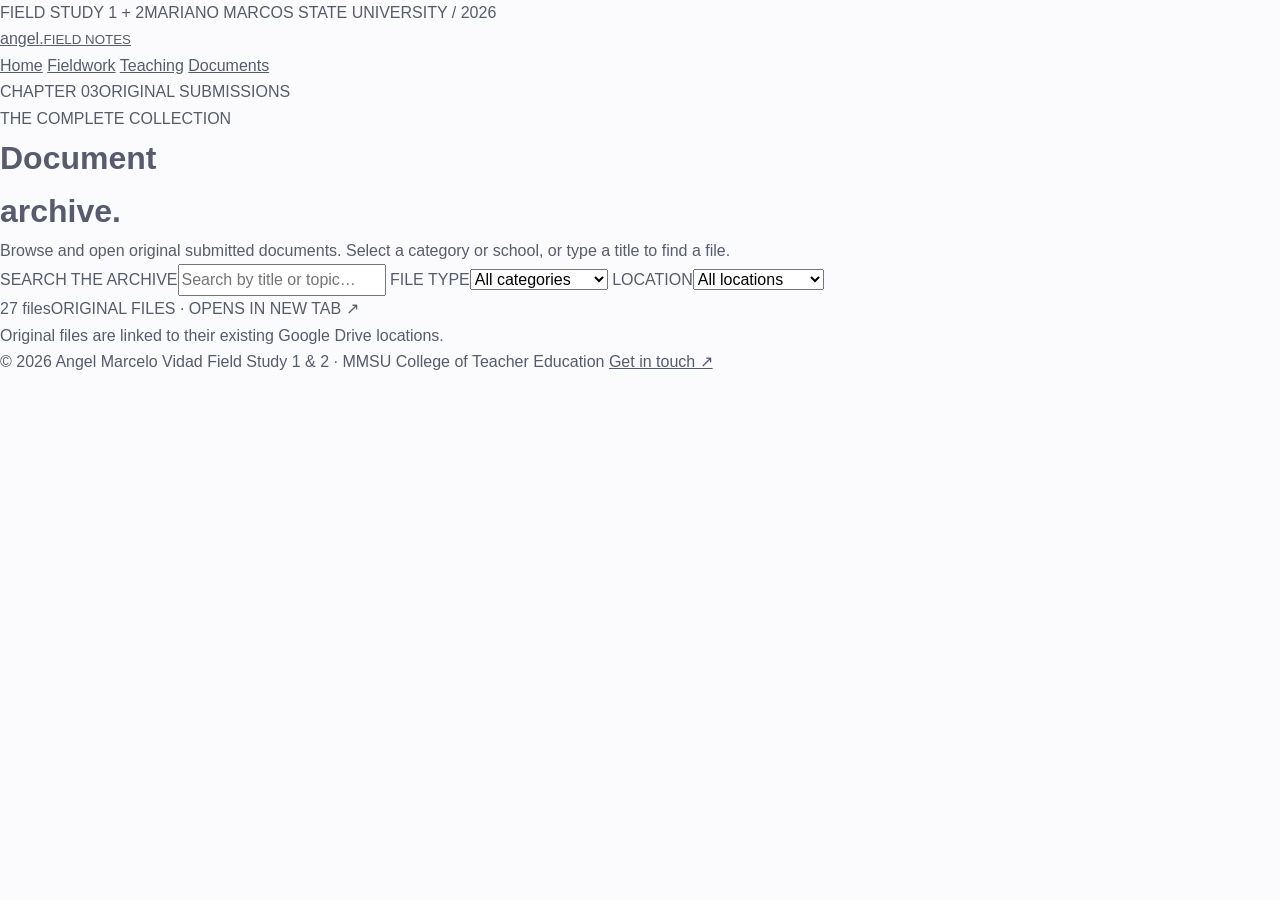
==== documents.html @ 722ab0fb "Create standalone documents.html academic journal page" ====
<!doctype html>
<html lang="en">
<head>
<meta charset="utf-8">
<meta name="viewport" content="width=device-width, initial-scale=1">
<meta name="theme-color" content="#fff9ef">
<meta name="description" content="Search original Field Study 1 and 2 submitted journals, activities and teaching documents from Angel Marcelo Vidad.">
<meta property="og:title" content="Document Archive | Angel Marcelo Vidad">
<meta property="og:description" content="Search original Field Study 1 and 2 submitted journals, activities and teaching documents from Angel Marcelo Vidad.">
<meta property="og:type" content="website">
<title>Document Archive | Angel Marcelo Vidad</title>
<link rel="preconnect" href="https://fonts.googleapis.com">
<link rel="preconnect" href="https://fonts.gstatic.com" crossorigin>
<link href="https://fonts.googleapis.com/css2?family=Bricolage+Grotesque:opsz,wght@12..96,400;12..96,500;12..96,600;12..96,700;12..96,800&family=DM+Sans:wght@400;500;600;700&display=swap" rel="stylesheet">
<link rel="stylesheet" href="styles.css">
</head>
<body>
<a href="#content" class="skip">Skip to content</a>
<header class="site-header">
  <div class="edition-strip"><span>FIELD STUDY 1 + 2</span><span>MARIANO MARCOS STATE UNIVERSITY / 2026</span></div>
  <div class="nav-wrap">
    <a href="index.html" class="site-brand" aria-label="Angel Marcelo Vidad home">angel<span class="brand-dot">.</span><small>FIELD NOTES</small></a>
    <nav class="top-nav" aria-label="Main navigation">
      <a href="index.html" >Home</a>
      <a href="fieldwork.html" >Fieldwork</a>
      <a href="teaching.html" >Teaching</a>
      <a href="documents.html" aria-current="page">Documents</a>
    </nav>
  </div>
</header>
<main id="content">
  <div class="chapter-strip"><span>CHAPTER 03</span><span>ORIGINAL SUBMISSIONS</span></div>
  <div class="chapter-container">
    <div class="chapter-heading archive-heading"><div class="chapter-stamp">THE COMPLETE COLLECTION</div><h1>Document<br>archive<span class="rust-dot">.</span></h1><p>Browse and open original submitted documents. Select a category or school, or type a title to find a file.</p></div>
    <div class="archive-toolbar">
      <label><span>SEARCH THE ARCHIVE</span><input id="fileSearch" type="search" placeholder="Search by title or topic…" autocomplete="off"></label>
      <label><span>FILE TYPE</span><select id="typeFilter"><option value="all">All categories</option><option value="journals">Weekly journals</option><option value="activities">FS activities</option><option value="teaching">Teaching files</option><option value="profile">Curriculum vitae</option></select></label>
      <label><span>LOCATION</span><select id="schoolFilter"><option value="all">All locations</option><option value="INCAT">INCAT</option><option value="MMSU LHS">MMSU LHS</option><option value="DEMO">Teaching demo</option><option value="CV">Profile</option></select></label>
    </div>
    <div class="archive-table-head"><span id="resultCount" aria-live="polite">27 files</span><span>ORIGINAL FILES · OPENS IN NEW TAB ↗</span></div>
    <div id="fileRows" class="file-rows" aria-live="polite"></div>
    <p id="emptyMessage" class="empty-message" hidden>No matching documents. Try a different search or location.</p>
    <div class="archive-footnote">Original files are linked to their existing Google Drive locations.</div>
  </div>
</main>
<footer class="site-footer">
  <span>© <span id="year">2026</span> Angel Marcelo Vidad</span>
  <span>Field Study 1 &amp; 2 · MMSU College of Teacher Education</span>
  <a href="mailto:angelmarcelovidad05@gmail.com">Get in touch ↗</a>
</footer>
<script>document.getElementById("year").textContent=new Date().getFullYear();</script>
<script src="script.js" defer></script>
</body></html>
---- styles.css ----
/* Redesigned from scratch: monochrome editorial portfolio with indigo accent. */
:root{--night:#171b27;--night-soft:#aeb5cc;--canvas:#fbfbfd;--paper:#ffffff;--ink:#212534;--body:#565c6d;--muted:#818797;--line:#e1e4eb;--accent:#4253dc;--hover:#f2f4ff}
*{box-sizing:border-box}
html{scroll-behavior:auto}
body{margin:0;font:16px/1.65 "Segoe UI",Arial,Helvetica,sans-serif;color:var(--body);background:var(--canvas);-webkit-font-smoothing:antialiased}
button,input,select{font:inherit}
button{cursor:pointer}
a{color:inherit}
h1,h2,h3,p{margin:0}
[hidden]{display:none!important}
.skip:not(:focus){position:absolute;clip:rect(0,0,0,0);width:1px;height:1px;overflow:hidden;white-space:nowrap}
.skip:focus{position:fixed;top:12px;left:12px;background:white;padding:10px 14px;z-index:99}
.layout{min-height:100vh;display:grid;grid-template-columns:280px minmax(0,1fr)}
.sidebar{background:var(--night);color:white;min-height:100vh;padding:40px 27px 28px;display:flex;flex-direction:column;position:sticky;top:0;height:100vh;z-index:10}
.identity{display:block;text-decoration:none;color:white}
.identity-initials{display:block;font:700 40px/1 Arial,Helvetica,sans-serif;letter-spacing:-.09em;margin:0 0 25px}
.identity-caption{font-size:.78rem;line-height:1.5;letter-spacing:.055em;font-weight:700}
.identity-caption small{display:block;font-size:.66rem;color:var(--night-soft);font-weight:500;margin-top:3px;letter-spacing:.08em}
.nav-caption{font-size:.64rem;letter-spacing:.17em;font-weight:700;color:#858da5;margin-top:74px;margin-bottom:15px}
.navigation{display:grid;gap:4px}
.navigation a{display:flex;align-items:center;gap:17px;min-height:48px;padding:10px 12px;border-left:3px solid transparent;color:#c1c6d7;text-decoration:none;font-size:.89rem;font-weight:500;transition:background .15s,color .15s}
.navigation a>span{font-size:.67rem;font-weight:700;color:#8b95ad}
.navigation a small{font-size:.7rem;color:#8b95ad;margin-left:auto}
.navigation a:hover{background:#262c3e;color:white}
.navigation a[aria-current=page]{color:#fff;background:#2e3448;border-left-color:#7b8cff}
.navigation a[aria-current=page]>span{color:#b3bfff}
.sidebar-footer{border-top:1px solid #3a4050;display:grid;gap:4px;padding-top:19px;margin-top:auto;font-size:.7rem;color:var(--night-soft);line-height:1.5}
.workspace{min-width:0;display:flex;flex-direction:column;min-height:100vh}
.workspace-top{min-height:78px;padding:22px clamp(26px,6vw,92px);display:flex;justify-content:space-between;gap:15px;align-items:center;font-size:.65rem;letter-spacing:.14em;font-weight:700;color:var(--muted);border-bottom:1px solid var(--line)}
.workspace main{width:min(100%,1050px);margin:0 auto;flex:1;padding:0 clamp(26px,6vw,92px)}
.page{padding:54px 0 82px;min-height:calc(100vh - 145px)}
.page-meta{display:flex;align-items:center;justify-content:space-between;font-size:.68rem;letter-spacing:.15em;font-weight:700;color:var(--muted);border-bottom:1px solid var(--line);padding-bottom:15px;margin-bottom:55px}
.name-heading,.page-heading{font:750 clamp(3.6rem,8vw,7.2rem)/.97 Arial,Helvetica,sans-serif;color:var(--ink);letter-spacing:-.075em;margin:0 0 42px}
.name-heading{font-size:clamp(4.2rem,8.5vw,7.4rem)}
.period{color:var(--accent)}
.page-heading{font-size:clamp(3.25rem,7vw,6.6rem)}
.intro-copy,.page-intro{max-width:710px;font-size:clamp(1.12rem,2vw,1.4rem);line-height:1.65;color:#52596b;margin:0 0 43px}
.facts{border-top:1px solid var(--line);margin:0 0 70px}
.facts>div{display:grid;grid-template-columns:175px 1fr;gap:15px;padding:13px 0;border-bottom:1px solid var(--line)}
.facts span{font-size:.67rem;font-weight:700;letter-spacing:.12em;color:var(--muted);padding-top:4px}
.facts strong{font-size:.93rem;color:var(--ink);font-weight:550}
.section-bar,.ruled-label,.archive-list-top{display:flex;justify-content:space-between;gap:14px;align-items:baseline;border-bottom:1px solid var(--ink);padding-bottom:13px}
.section-bar h2{font-size:1.13rem;letter-spacing:-.02em;color:var(--ink)}
.section-bar span,.ruled-label,.archive-list-top{font-size:.67rem;letter-spacing:.13em;font-weight:700;color:var(--muted)}
.index-list>a{display:grid;grid-template-columns:44px minmax(0,1fr) minmax(130px,.65fr) 30px;gap:13px;align-items:center;padding:25px 0;border-bottom:1px solid var(--line);text-decoration:none}
.index-list>a:hover{background:var(--hover)}
.index-no,.output-no,.placement-no{font-size:.76rem;font-weight:750;color:var(--accent)}
.index-list strong{font-size:1.12rem;letter-spacing:-.02em;color:var(--ink)}
.index-detail{font-size:.81rem;color:var(--muted)}
.index-arrow{justify-self:end;color:var(--accent);font-size:1.1rem}
.quiet-note{margin:48px 0 0;font-size:.84rem;color:var(--muted)}
.quiet-note a{color:var(--accent);font-weight:650}
.ruled-label{border-bottom-color:var(--ink);padding:0 0 14px;margin-top:54px}
.ruled-label span{color:var(--accent)}
.placement{display:grid;grid-template-columns:60px minmax(0,1fr) 75px;gap:22px;border-bottom:1px solid var(--line);padding:39px 0 44px}
.placement-no{font-size:1.12rem}
.overline{font-size:.7rem;letter-spacing:.13em;font-weight:750;color:var(--accent);margin-bottom:12px}
.placement h2{font-size:clamp(1.65rem,3vw,2.45rem);letter-spacing:-.04em;line-height:1.18;color:var(--ink);margin-bottom:16px}
.placement p:not(.overline){max-width:610px;margin-bottom:22px;font-size:.96rem}
.placement-short{font-size:.67rem;letter-spacing:.15em;font-weight:750;color:var(--muted);text-align:right}
.inline-action,.output a{color:var(--accent);background:transparent;border:0;padding:0;font-size:.91rem;font-weight:650;text-decoration:none}
.inline-action:hover,.output a:hover,.page-next a:hover,.footer a:hover{text-decoration:underline;text-underline-offset:5px}
.output{display:grid;grid-template-columns:60px minmax(0,1fr);gap:20px;padding:34px 0;border-bottom:1px solid var(--line)}
.output h2{font-size:clamp(1.4rem,2.4vw,1.95rem);line-height:1.3;letter-spacing:-.03em;margin-bottom:10px;color:var(--ink)}
.output p:not(.overline){max-width:580px;font-size:.92rem;margin-bottom:18px}
.page-next{display:flex;align-items:center;justify-content:space-between;border-top:1px solid var(--ink);gap:20px;margin-top:66px;padding-top:20px}
.page-next>span{color:var(--muted);font-size:.68rem;font-weight:750;letter-spacing:.13em}
.page-next a{font-weight:700;color:var(--accent);text-decoration:none;font-size:.91rem}
.archive-controls{display:grid;grid-template-columns:minmax(180px,1fr) minmax(150px,.55fr) minmax(150px,.5fr);gap:15px;margin:55px 0 26px}
.archive-controls label{display:grid;gap:7px;min-width:0}
.archive-controls label>span{font-size:.66rem;letter-spacing:.13em;font-weight:750;color:var(--muted)}
.archive-controls input,.archive-controls select{width:100%;border:1px solid #cbd0de;border-radius:2px;padding:12px 11px;background:white;color:var(--ink);font-size:.85rem;min-width:0}
.archive-controls input:focus,.archive-controls select:focus{outline:2px solid var(--accent);outline-offset:2px}
.archive-list-top{margin:0;border-bottom-color:var(--ink);color:var(--ink)}
.archive-list-top>span:last-child{color:var(--muted)}
.document-row{border-bottom:1px solid var(--line);padding:20px 1px;display:grid;grid-template-columns:35px minmax(0,1fr) 92px 18px;gap:16px;align-items:center;text-decoration:none}
.document-row:hover{background:var(--hover)}
.document-index,.document-site{font-size:.71rem;color:var(--muted)}
.document-title{display:block;font-size:.96rem;line-height:1.35;font-weight:650;color:var(--ink)}
.document-subtitle{display:block;font-size:.79rem;color:var(--muted);margin-top:5px;line-height:1.4}
.document-site{justify-self:end;text-align:right;font-weight:650}
.document-arrow{color:var(--accent);justify-self:end}
.no-results{padding:35px 0;color:var(--muted);text-align:center}
.footer{border-top:1px solid var(--line);min-height:66px;padding:20px clamp(26px,6vw,92px);display:flex;justify-content:space-between;gap:20px;align-items:center;font-size:.75rem;color:var(--muted)}
.footer a{text-decoration:none;color:var(--accent);font-weight:650}
@media(max-width:1050px){
  .layout{grid-template-columns:232px minmax(0,1fr)}
  .sidebar{padding:30px 17px 23px}
  .navigation a{gap:12px;padding:9px}
  .workspace main{padding:0 35px}
  .workspace-top,.footer{padding-left:35px;padding-right:35px}
  .index-list>a{grid-template-columns:34px minmax(0,1fr) 22px}
  .index-detail{display:none}
  .archive-controls{grid-template-columns:1fr 1fr}
  .search-area{grid-column:1/-1}
}
@media(max-width:760px){
  .layout{display:block}
  .sidebar{height:auto;min-height:0;position:sticky;top:0;padding:13px 18px 12px;display:block;box-shadow:0 4px 14px rgba(0,0,0,.07)}
  .identity{display:flex;align-items:center;gap:12px}
  .identity-initials{font-size:23px;margin:0;letter-spacing:-.08em}
  .identity-caption{font-size:.66rem}
  .identity-caption small{font-size:.56rem}
  .nav-caption,.sidebar-footer{display:none}
  .navigation{display:flex;gap:1px;overflow-x:auto;white-space:nowrap;margin-top:10px}
  .navigation a{min-height:36px;padding:6px 9px;flex-shrink:0;font-size:.77rem;gap:7px}
  .navigation a>span{font-size:.58rem}
  .navigation a small{display:none}
  .workspace-top{display:none}
  .workspace main{padding:0 23px}
  .page{padding:40px 0 65px;min-height:calc(100vh - 145px)}
  .page-meta{margin-bottom:43px}
  .name-heading{font-size:clamp(3.5rem,12vw,6.2rem)}
  .page-heading{font-size:clamp(2.9rem,11vw,5.6rem)}
  .facts{margin-bottom:55px}
  .footer{padding:18px 23px}
}
@media(max-width:520px){
  .facts>div{display:block}
  .facts span{display:block;margin-bottom:4px}
  .facts strong{display:block}
  .placement{grid-template-columns:31px minmax(0,1fr);gap:13px}
  .placement-short{display:none}
  .output{grid-template-columns:32px minmax(0,1fr);gap:11px}
  .archive-controls{grid-template-columns:1fr 1fr;gap:13px}
  .document-row{grid-template-columns:21px minmax(0,1fr) 16px;gap:10px}
  .document-site{display:none}
  .document-title{font-size:.86rem}
  .document-subtitle{font-size:.74rem}
  .archive-list-top>span:last-child{display:none}
  .page-next{align-items:flex-start}
  .page-next>span{max-width:90px}
}
@media(prefers-reduced-motion:reduce){.navigation a{transition:none}}
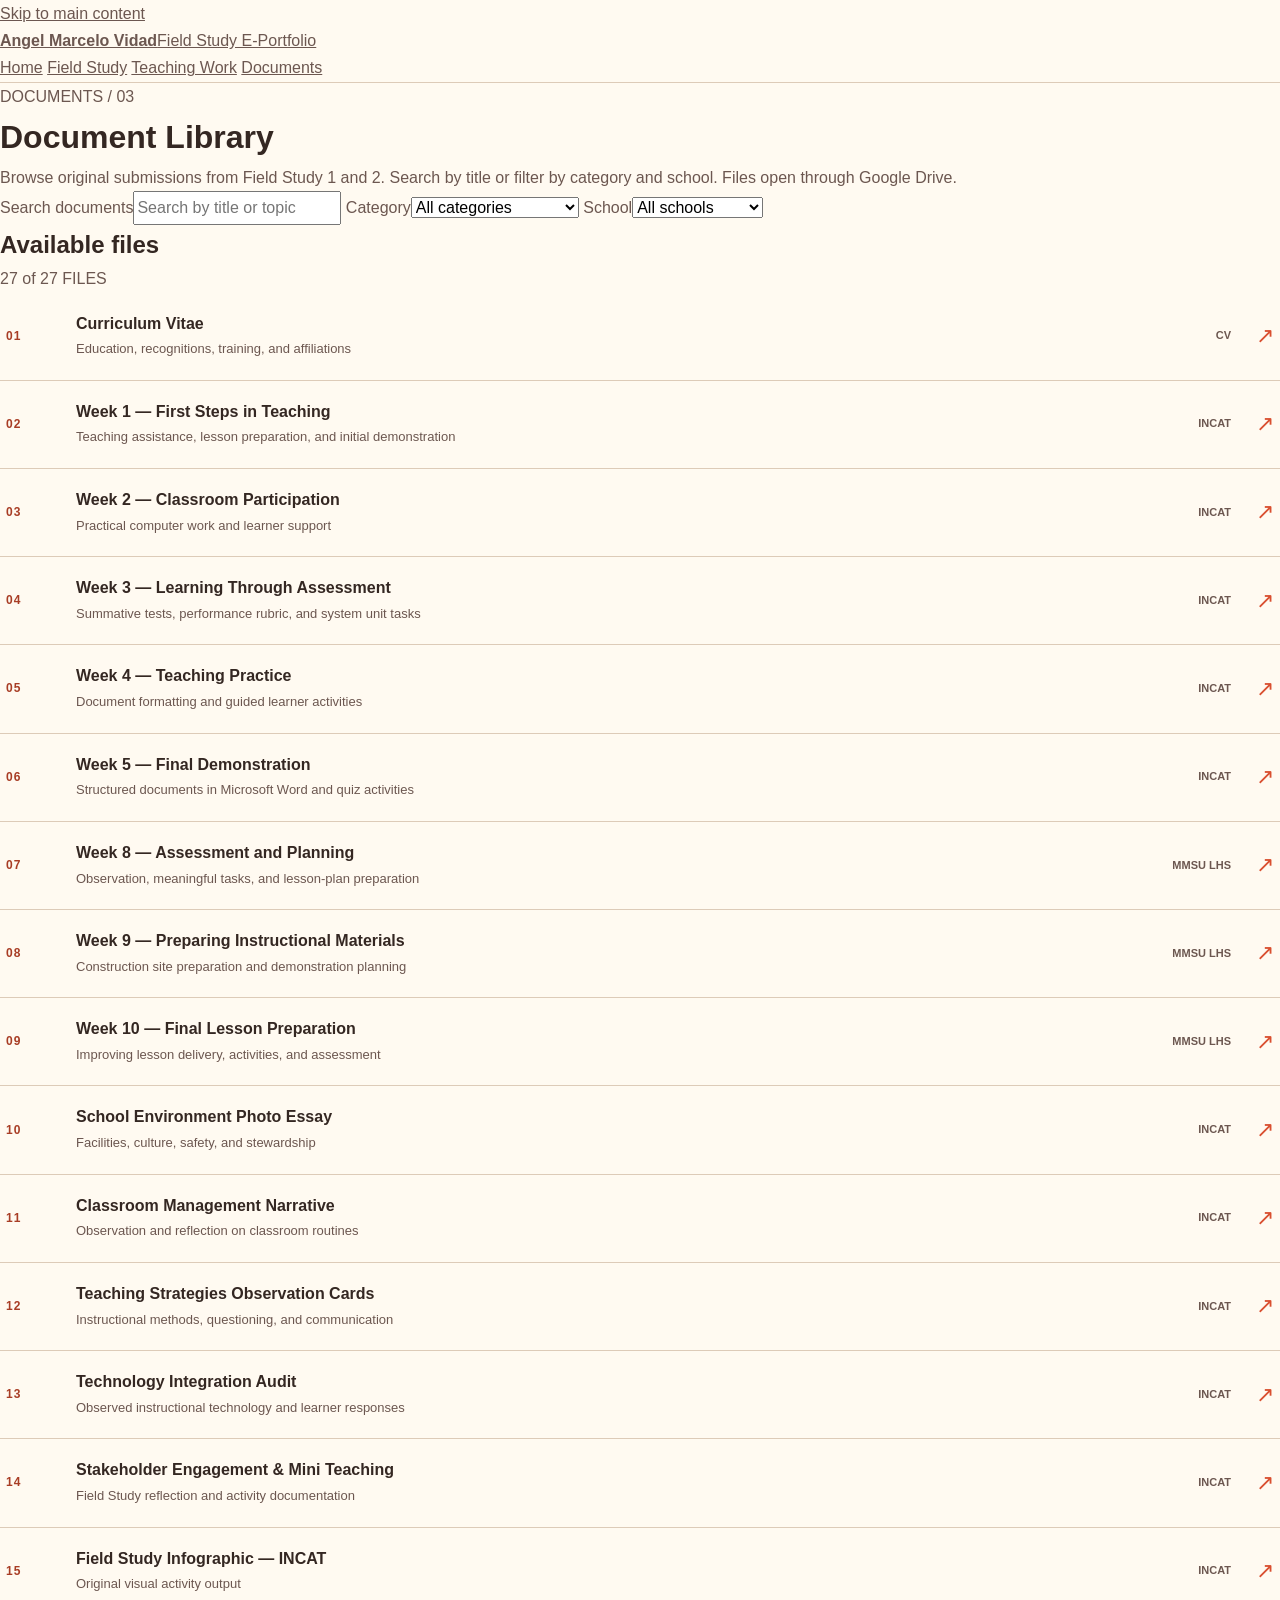
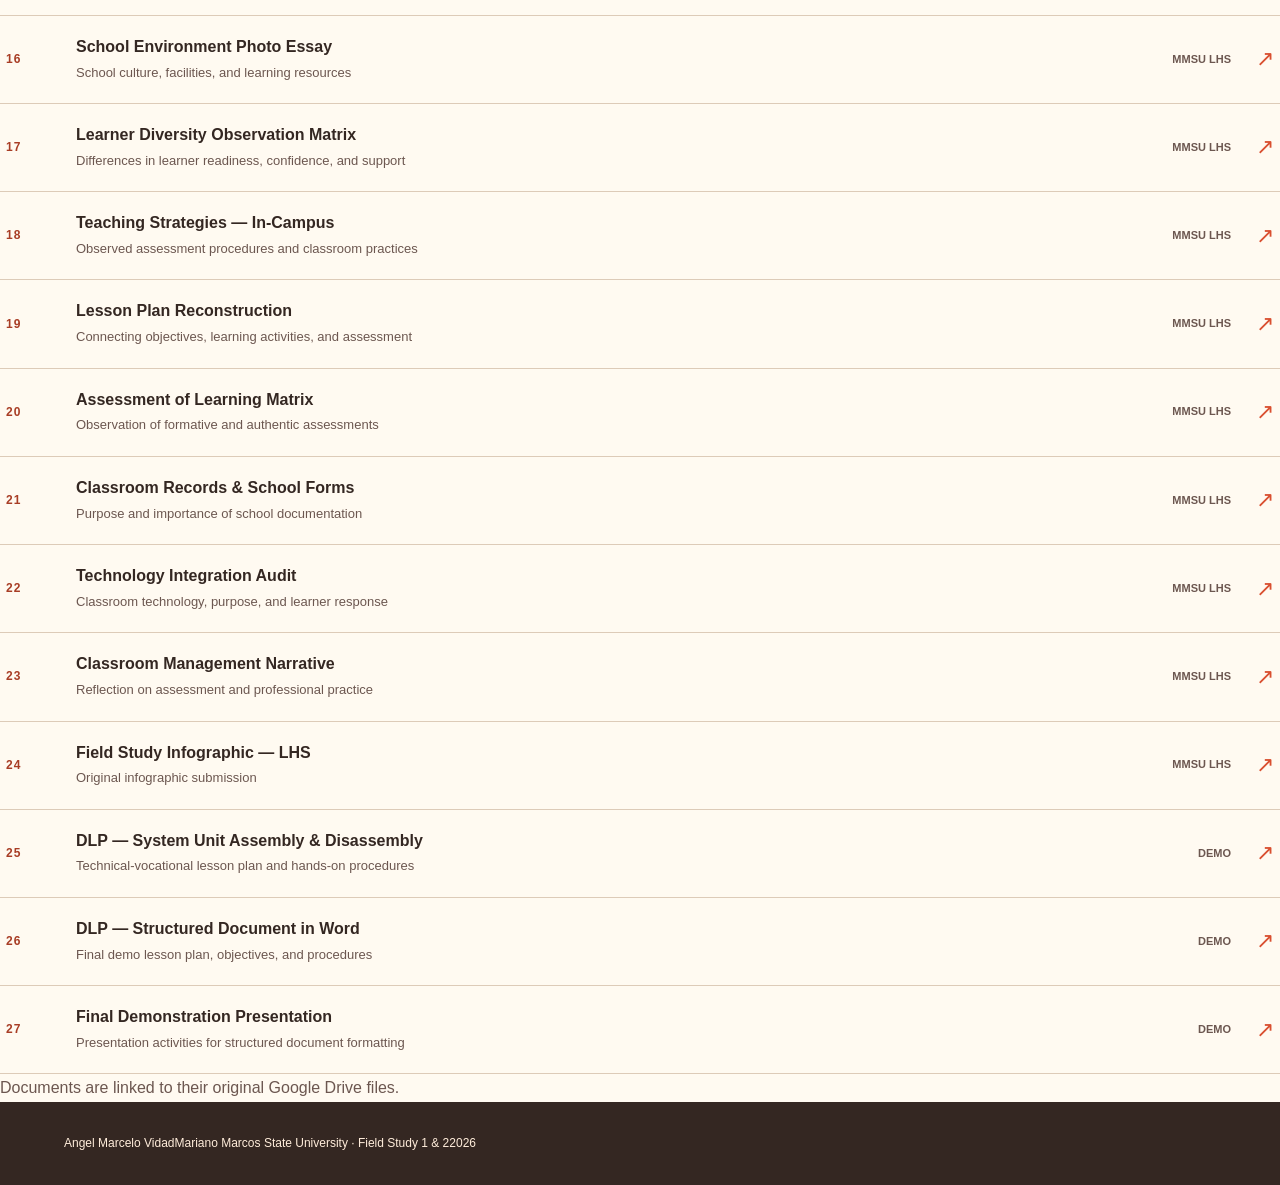
==== commit c01140d3: "Replace magazine layout with restrained academic portfolio documents.html" ====
--- a/documents.html
+++ b/documents.html
@@ -1,53 +1,51 @@
 <!doctype html>
 <html lang="en">
 <head>
-<meta charset="utf-8">
-<meta name="viewport" content="width=device-width, initial-scale=1">
-<meta name="theme-color" content="#fff9ef">
-<meta name="description" content="Search original Field Study 1 and 2 submitted journals, activities and teaching documents from Angel Marcelo Vidad.">
-<meta property="og:title" content="Document Archive | Angel Marcelo Vidad">
-<meta property="og:description" content="Search original Field Study 1 and 2 submitted journals, activities and teaching documents from Angel Marcelo Vidad.">
-<meta property="og:type" content="website">
-<title>Document Archive | Angel Marcelo Vidad</title>
-<link rel="preconnect" href="https://fonts.googleapis.com">
-<link rel="preconnect" href="https://fonts.gstatic.com" crossorigin>
-<link href="https://fonts.googleapis.com/css2?family=Bricolage+Grotesque:opsz,wght@12..96,400;12..96,500;12..96,600;12..96,700;12..96,800&family=DM+Sans:wght@400;500;600;700&display=swap" rel="stylesheet">
-<link rel="stylesheet" href="styles.css">
+  <meta charset="utf-8">
+  <meta name="viewport" content="width=device-width, initial-scale=1">
+  <meta name="theme-color" content="#ffffff">
+  <meta name="description" content="Search original Field Study journals, activities, lesson plans, and submissions by Angel Marcelo Vidad.">
+  <meta property="og:type" content="website">
+  <meta property="og:title" content="Documents | Angel Marcelo Vidad">
+  <title>Documents | Angel Marcelo Vidad</title>
+  <link rel="preconnect" href="https://fonts.googleapis.com">
+  <link rel="preconnect" href="https://fonts.gstatic.com" crossorigin>
+  <link href="https://fonts.googleapis.com/css2?family=Barlow:wght@400;500;600;700&family=Source+Sans+3:wght@400;500;600;700&display=swap" rel="stylesheet">
+  <link rel="stylesheet" href="styles.css?v=5">
 </head>
 <body>
-<a href="#content" class="skip">Skip to content</a>
+<a class="skip-link" href="#main">Skip to main content</a>
 <header class="site-header">
-  <div class="edition-strip"><span>FIELD STUDY 1 + 2</span><span>MARIANO MARCOS STATE UNIVERSITY / 2026</span></div>
-  <div class="nav-wrap">
-    <a href="index.html" class="site-brand" aria-label="Angel Marcelo Vidad home">angel<span class="brand-dot">.</span><small>FIELD NOTES</small></a>
-    <nav class="top-nav" aria-label="Main navigation">
+  <div class="header-inner">
+    <a href="index.html" class="identity" aria-label="Angel Marcelo Vidad, portfolio home">
+      <strong>Angel Marcelo Vidad</strong><span>Field Study E-Portfolio</span>
+    </a>
+    <nav class="primary-nav" aria-label="Website navigation">
       <a href="index.html" >Home</a>
-      <a href="fieldwork.html" >Fieldwork</a>
-      <a href="teaching.html" >Teaching</a>
+      <a href="fieldwork.html" >Field Study</a>
+      <a href="teaching.html" >Teaching Work</a>
       <a href="documents.html" aria-current="page">Documents</a>
     </nav>
   </div>
 </header>
-<main id="content">
-  <div class="chapter-strip"><span>CHAPTER 03</span><span>ORIGINAL SUBMISSIONS</span></div>
-  <div class="chapter-container">
-    <div class="chapter-heading archive-heading"><div class="chapter-stamp">THE COMPLETE COLLECTION</div><h1>Document<br>archive<span class="rust-dot">.</span></h1><p>Browse and open original submitted documents. Select a category or school, or type a title to find a file.</p></div>
-    <div class="archive-toolbar">
-      <label><span>SEARCH THE ARCHIVE</span><input id="fileSearch" type="search" placeholder="Search by title or topic…" autocomplete="off"></label>
-      <label><span>FILE TYPE</span><select id="typeFilter"><option value="all">All categories</option><option value="journals">Weekly journals</option><option value="activities">FS activities</option><option value="teaching">Teaching files</option><option value="profile">Curriculum vitae</option></select></label>
-      <label><span>LOCATION</span><select id="schoolFilter"><option value="all">All locations</option><option value="INCAT">INCAT</option><option value="MMSU LHS">MMSU LHS</option><option value="DEMO">Teaching demo</option><option value="CV">Profile</option></select></label>
+<main id="main" class="inner-main">
+  <div class="content-area">
+    <div class="page-heading">
+      <p class="eyebrow">DOCUMENTS / 03</p>
+      <h1>Document Library</h1>
+      <p>Browse original submissions from Field Study 1 and 2. Search by title or filter by category and school. Files open through Google Drive.</p>
     </div>
-    <div class="archive-table-head"><span id="resultCount" aria-live="polite">27 files</span><span>ORIGINAL FILES · OPENS IN NEW TAB ↗</span></div>
-    <div id="fileRows" class="file-rows" aria-live="polite"></div>
-    <p id="emptyMessage" class="empty-message" hidden>No matching documents. Try a different search or location.</p>
-    <div class="archive-footnote">Original files are linked to their existing Google Drive locations.</div>
+    <form class="library-tools" role="search" onsubmit="return false">
+      <label class="search-input"><span>Search documents</span><input id="fileSearch" type="search" autocomplete="off" placeholder="Search by title or topic"></label>
+      <label><span>Category</span><select id="typeFilter"><option value="all">All categories</option><option value="journals">Weekly journals</option><option value="activities">Field Study activities</option><option value="teaching">Teaching materials</option><option value="profile">Curriculum vitae</option></select></label>
+      <label><span>School</span><select id="schoolFilter"><option value="all">All schools</option><option value="INCAT">INCAT</option><option value="MMSU LHS">MMSU LHS</option><option value="DEMO">Teaching demo</option><option value="CV">Profile</option></select></label>
+    </form>
+    <div class="library-heading"><h2>Available files</h2><span id="resultCount" aria-live="polite">27 documents</span></div>
+    <div class="file-list" id="fileRows" aria-live="polite"></div>
+    <p id="emptyMessage" class="empty-message" hidden>No documents match your filters.</p>
+    <p class="library-note">Documents are linked to their original Google Drive files.</p>
   </div>
 </main>
-<footer class="site-footer">
-  <span>© <span id="year">2026</span> Angel Marcelo Vidad</span>
-  <span>Field Study 1 &amp; 2 · MMSU College of Teacher Education</span>
-  <a href="mailto:angelmarcelovidad05@gmail.com">Get in touch ↗</a>
-</footer>
-<script>document.getElementById("year").textContent=new Date().getFullYear();</script>
-<script src="script.js" defer></script>
+<footer class="site-footer"><div class="footer-inner"><span>Angel Marcelo Vidad</span><span>Mariano Marcos State University · Field Study 1 &amp; 2</span><span>2026</span></div></footer>
+<script src="script.js?v=5" defer></script>
 </body></html>
--- a/styles.css
+++ b/styles.css
@@ -1,134 +1,176 @@
-/* Redesigned from scratch: monochrome editorial portfolio with indigo accent. */
-:root{--night:#171b27;--night-soft:#aeb5cc;--canvas:#fbfbfd;--paper:#ffffff;--ink:#212534;--body:#565c6d;--muted:#818797;--line:#e1e4eb;--accent:#4253dc;--hover:#f2f4ff}
+/* 2026 complete rebuild — warm print-journal identity, no previous layout styles */
+:root{
+ --bg:#fffaf1;--paper:#fffefb;--ink:#342722;--brown:#6c5750;
+ --orange:#d94f30;--orange-dark:#a83d25;--apricot:#f4bd9c;
+ --butter:#ffe3b4;--cream:#ffeed9;--rule:#ddcbb8;
+ --heading:"Bricolage Grotesque","Trebuchet MS",Arial,sans-serif;
+ --body:"DM Sans","Verdana",Arial,sans-serif
+}
 *{box-sizing:border-box}
-html{scroll-behavior:auto}
-body{margin:0;font:16px/1.65 "Segoe UI",Arial,Helvetica,sans-serif;color:var(--body);background:var(--canvas);-webkit-font-smoothing:antialiased}
+html{scroll-behavior:smooth}
+body{margin:0;background:var(--bg);color:var(--brown);font:16px/1.7 var(--body);-webkit-font-smoothing:antialiased}
 button,input,select{font:inherit}
-button{cursor:pointer}
 a{color:inherit}
 h1,h2,h3,p{margin:0}
+h1,h2,h3{font-family:var(--heading);color:var(--ink)}
+button{cursor:pointer}
 [hidden]{display:none!important}
-.skip:not(:focus){position:absolute;clip:rect(0,0,0,0);width:1px;height:1px;overflow:hidden;white-space:nowrap}
-.skip:focus{position:fixed;top:12px;left:12px;background:white;padding:10px 14px;z-index:99}
-.layout{min-height:100vh;display:grid;grid-template-columns:280px minmax(0,1fr)}
-.sidebar{background:var(--night);color:white;min-height:100vh;padding:40px 27px 28px;display:flex;flex-direction:column;position:sticky;top:0;height:100vh;z-index:10}
-.identity{display:block;text-decoration:none;color:white}
-.identity-initials{display:block;font:700 40px/1 Arial,Helvetica,sans-serif;letter-spacing:-.09em;margin:0 0 25px}
-.identity-caption{font-size:.78rem;line-height:1.5;letter-spacing:.055em;font-weight:700}
-.identity-caption small{display:block;font-size:.66rem;color:var(--night-soft);font-weight:500;margin-top:3px;letter-spacing:.08em}
-.nav-caption{font-size:.64rem;letter-spacing:.17em;font-weight:700;color:#858da5;margin-top:74px;margin-bottom:15px}
-.navigation{display:grid;gap:4px}
-.navigation a{display:flex;align-items:center;gap:17px;min-height:48px;padding:10px 12px;border-left:3px solid transparent;color:#c1c6d7;text-decoration:none;font-size:.89rem;font-weight:500;transition:background .15s,color .15s}
-.navigation a>span{font-size:.67rem;font-weight:700;color:#8b95ad}
-.navigation a small{font-size:.7rem;color:#8b95ad;margin-left:auto}
-.navigation a:hover{background:#262c3e;color:white}
-.navigation a[aria-current=page]{color:#fff;background:#2e3448;border-left-color:#7b8cff}
-.navigation a[aria-current=page]>span{color:#b3bfff}
-.sidebar-footer{border-top:1px solid #3a4050;display:grid;gap:4px;padding-top:19px;margin-top:auto;font-size:.7rem;color:var(--night-soft);line-height:1.5}
-.workspace{min-width:0;display:flex;flex-direction:column;min-height:100vh}
-.workspace-top{min-height:78px;padding:22px clamp(26px,6vw,92px);display:flex;justify-content:space-between;gap:15px;align-items:center;font-size:.65rem;letter-spacing:.14em;font-weight:700;color:var(--muted);border-bottom:1px solid var(--line)}
-.workspace main{width:min(100%,1050px);margin:0 auto;flex:1;padding:0 clamp(26px,6vw,92px)}
-.page{padding:54px 0 82px;min-height:calc(100vh - 145px)}
-.page-meta{display:flex;align-items:center;justify-content:space-between;font-size:.68rem;letter-spacing:.15em;font-weight:700;color:var(--muted);border-bottom:1px solid var(--line);padding-bottom:15px;margin-bottom:55px}
-.name-heading,.page-heading{font:750 clamp(3.6rem,8vw,7.2rem)/.97 Arial,Helvetica,sans-serif;color:var(--ink);letter-spacing:-.075em;margin:0 0 42px}
-.name-heading{font-size:clamp(4.2rem,8.5vw,7.4rem)}
-.period{color:var(--accent)}
-.page-heading{font-size:clamp(3.25rem,7vw,6.6rem)}
-.intro-copy,.page-intro{max-width:710px;font-size:clamp(1.12rem,2vw,1.4rem);line-height:1.65;color:#52596b;margin:0 0 43px}
-.facts{border-top:1px solid var(--line);margin:0 0 70px}
-.facts>div{display:grid;grid-template-columns:175px 1fr;gap:15px;padding:13px 0;border-bottom:1px solid var(--line)}
-.facts span{font-size:.67rem;font-weight:700;letter-spacing:.12em;color:var(--muted);padding-top:4px}
-.facts strong{font-size:.93rem;color:var(--ink);font-weight:550}
-.section-bar,.ruled-label,.archive-list-top{display:flex;justify-content:space-between;gap:14px;align-items:baseline;border-bottom:1px solid var(--ink);padding-bottom:13px}
-.section-bar h2{font-size:1.13rem;letter-spacing:-.02em;color:var(--ink)}
-.section-bar span,.ruled-label,.archive-list-top{font-size:.67rem;letter-spacing:.13em;font-weight:700;color:var(--muted)}
-.index-list>a{display:grid;grid-template-columns:44px minmax(0,1fr) minmax(130px,.65fr) 30px;gap:13px;align-items:center;padding:25px 0;border-bottom:1px solid var(--line);text-decoration:none}
-.index-list>a:hover{background:var(--hover)}
-.index-no,.output-no,.placement-no{font-size:.76rem;font-weight:750;color:var(--accent)}
-.index-list strong{font-size:1.12rem;letter-spacing:-.02em;color:var(--ink)}
-.index-detail{font-size:.81rem;color:var(--muted)}
-.index-arrow{justify-self:end;color:var(--accent);font-size:1.1rem}
-.quiet-note{margin:48px 0 0;font-size:.84rem;color:var(--muted)}
-.quiet-note a{color:var(--accent);font-weight:650}
-.ruled-label{border-bottom-color:var(--ink);padding:0 0 14px;margin-top:54px}
-.ruled-label span{color:var(--accent)}
-.placement{display:grid;grid-template-columns:60px minmax(0,1fr) 75px;gap:22px;border-bottom:1px solid var(--line);padding:39px 0 44px}
-.placement-no{font-size:1.12rem}
-.overline{font-size:.7rem;letter-spacing:.13em;font-weight:750;color:var(--accent);margin-bottom:12px}
-.placement h2{font-size:clamp(1.65rem,3vw,2.45rem);letter-spacing:-.04em;line-height:1.18;color:var(--ink);margin-bottom:16px}
-.placement p:not(.overline){max-width:610px;margin-bottom:22px;font-size:.96rem}
-.placement-short{font-size:.67rem;letter-spacing:.15em;font-weight:750;color:var(--muted);text-align:right}
-.inline-action,.output a{color:var(--accent);background:transparent;border:0;padding:0;font-size:.91rem;font-weight:650;text-decoration:none}
-.inline-action:hover,.output a:hover,.page-next a:hover,.footer a:hover{text-decoration:underline;text-underline-offset:5px}
-.output{display:grid;grid-template-columns:60px minmax(0,1fr);gap:20px;padding:34px 0;border-bottom:1px solid var(--line)}
-.output h2{font-size:clamp(1.4rem,2.4vw,1.95rem);line-height:1.3;letter-spacing:-.03em;margin-bottom:10px;color:var(--ink)}
-.output p:not(.overline){max-width:580px;font-size:.92rem;margin-bottom:18px}
-.page-next{display:flex;align-items:center;justify-content:space-between;border-top:1px solid var(--ink);gap:20px;margin-top:66px;padding-top:20px}
-.page-next>span{color:var(--muted);font-size:.68rem;font-weight:750;letter-spacing:.13em}
-.page-next a{font-weight:700;color:var(--accent);text-decoration:none;font-size:.91rem}
-.archive-controls{display:grid;grid-template-columns:minmax(180px,1fr) minmax(150px,.55fr) minmax(150px,.5fr);gap:15px;margin:55px 0 26px}
-.archive-controls label{display:grid;gap:7px;min-width:0}
-.archive-controls label>span{font-size:.66rem;letter-spacing:.13em;font-weight:750;color:var(--muted)}
-.archive-controls input,.archive-controls select{width:100%;border:1px solid #cbd0de;border-radius:2px;padding:12px 11px;background:white;color:var(--ink);font-size:.85rem;min-width:0}
-.archive-controls input:focus,.archive-controls select:focus{outline:2px solid var(--accent);outline-offset:2px}
-.archive-list-top{margin:0;border-bottom-color:var(--ink);color:var(--ink)}
-.archive-list-top>span:last-child{color:var(--muted)}
-.document-row{border-bottom:1px solid var(--line);padding:20px 1px;display:grid;grid-template-columns:35px minmax(0,1fr) 92px 18px;gap:16px;align-items:center;text-decoration:none}
-.document-row:hover{background:var(--hover)}
-.document-index,.document-site{font-size:.71rem;color:var(--muted)}
-.document-title{display:block;font-size:.96rem;line-height:1.35;font-weight:650;color:var(--ink)}
-.document-subtitle{display:block;font-size:.79rem;color:var(--muted);margin-top:5px;line-height:1.4}
-.document-site{justify-self:end;text-align:right;font-weight:650}
-.document-arrow{color:var(--accent);justify-self:end}
-.no-results{padding:35px 0;color:var(--muted);text-align:center}
-.footer{border-top:1px solid var(--line);min-height:66px;padding:20px clamp(26px,6vw,92px);display:flex;justify-content:space-between;gap:20px;align-items:center;font-size:.75rem;color:var(--muted)}
-.footer a{text-decoration:none;color:var(--accent);font-weight:650}
-@media(max-width:1050px){
-  .layout{grid-template-columns:232px minmax(0,1fr)}
-  .sidebar{padding:30px 17px 23px}
-  .navigation a{gap:12px;padding:9px}
-  .workspace main{padding:0 35px}
-  .workspace-top,.footer{padding-left:35px;padding-right:35px}
-  .index-list>a{grid-template-columns:34px minmax(0,1fr) 22px}
-  .index-detail{display:none}
-  .archive-controls{grid-template-columns:1fr 1fr}
-  .search-area{grid-column:1/-1}
+.skip:not(:focus){position:absolute;width:1px;height:1px;overflow:hidden;clip:rect(0,0,0,0);white-space:nowrap}
+.skip:focus{position:fixed;top:12px;left:12px;background:#fff;z-index:100;padding:10px 15px}
+.site-header{background:var(--bg);border-bottom:1px solid var(--rule)}
+.edition-strip{background:var(--ink);color:#fff5e5;display:flex;justify-content:space-between;gap:24px;padding:8px clamp(22px,5vw,78px);font-size:10px;font-weight:700;letter-spacing:.16em}
+.nav-wrap{max-width:1440px;padding:21px clamp(22px,5vw,78px);margin:auto;display:flex;align-items:center;justify-content:space-between;gap:25px}
+.site-brand{font:800 33px/1 var(--heading);letter-spacing:-.075em;text-decoration:none;color:var(--ink);white-space:nowrap}
+.brand-dot{color:var(--orange)}
+.site-brand small{display:block;font:700 9px/1.4 var(--body);letter-spacing:.22em;color:var(--brown);margin-top:5px}
+.top-nav{display:flex;align-items:center;gap:clamp(14px,3.1vw,45px);white-space:nowrap}
+.top-nav a{font:700 13px/1 var(--body);padding:11px 0;text-decoration:none;color:var(--brown);border-bottom:2px solid transparent}
+.top-nav a:hover{color:var(--orange)}
+.top-nav a[aria-current=page]{color:var(--ink);border-color:var(--orange)}
+a:focus-visible,button:focus-visible,input:focus-visible,select:focus-visible{outline:3px solid var(--orange);outline-offset:4px}
+
+/* A print-cover first page: not a conventional portfolio hero */
+.cover-shell{padding:28px clamp(16px,3vw,42px) 0}
+.cover{max-width:1370px;margin:auto;background:var(--apricot);border:1px solid #df9f7a;padding:clamp(23px,3.5vw,48px);color:var(--ink)}
+.cover-top,.cover-bottom{display:flex;justify-content:space-between;gap:24px;font-size:10px;letter-spacing:.13em;font-weight:800}
+.cover-top{padding-bottom:18px;border-bottom:1px solid rgba(62,43,33,.38)}
+.cover-bottom{border-top:1px solid rgba(62,43,33,.38);padding-top:17px}
+.cover-body{min-height:clamp(410px,47vw,595px);display:grid;grid-template-columns:1.3fr .7fr;gap:30px;align-items:center}
+.cover-headline{padding:34px 0}
+.cover-pretitle,.cover-signature>span{display:block;font-size:11px;letter-spacing:.18em;font-weight:800}
+.cover-headline h1{font:800 clamp(72px,8vw,133px)/.85 var(--heading);letter-spacing:-.087em;margin:24px 0 28px}
+.cover-headline h1 i{font-style:normal;color:var(--orange-dark)}
+.cover-headline p{font-size:clamp(16px,1.4vw,20px);max-width:440px;line-height:1.5;color:#5e4135;font-weight:500}
+.cover-side{height:100%;display:flex;flex-direction:column;justify-content:space-between;align-items:flex-end;padding:20px 0 29px}
+.folio-number{font:800 clamp(138px,18vw,270px)/.85 var(--heading);letter-spacing:-.12em;color:#fff5e8;white-space:nowrap}
+.cover-signature{text-align:right}
+.cover-signature strong{display:block;font:750 clamp(23px,3vw,39px)/1.05 var(--heading);letter-spacing:-.045em;margin-top:12px}
+
+.content-width{max-width:1140px;margin:auto;padding-left:clamp(22px,5vw,72px);padding-right:clamp(22px,5vw,72px)}
+.home-intro{display:grid;grid-template-columns:.4fr 1fr;gap:45px;padding-top:110px;padding-bottom:105px}
+.home-intro-label{font-size:11px;letter-spacing:.12em;font-weight:800;color:var(--orange-dark);padding-top:15px}
+.ink-dot{display:inline-block;width:9px;height:9px;background:var(--orange);border-radius:50%;margin-right:8px}
+.home-intro-copy h2{font:800 clamp(42px,5vw,73px)/1.03 var(--heading);letter-spacing:-.067em;margin-bottom:28px}
+.home-intro-copy p{font-size:clamp(16px,1.6vw,19px);max-width:680px;line-height:1.8;margin-bottom:27px}
+.underlined-link{color:var(--orange-dark);text-decoration:none;font-weight:800;border-bottom:1.5px solid currentColor;padding-bottom:3px}
+.underlined-link:hover{color:var(--ink)}
+.reading-list{padding-bottom:130px}
+.reading-heading{display:flex;justify-content:space-between;align-items:center;gap:20px;padding-bottom:22px;border-bottom:2px solid var(--ink)}
+.reading-heading h2{font:800 clamp(30px,3vw,43px)/1.15 var(--heading);letter-spacing:-.05em}
+.reading-heading>span{font-size:11px;letter-spacing:.15em;font-weight:800;color:var(--orange-dark)}
+.reading-entry{display:grid;grid-template-columns:85px minmax(0,1fr) 60px;align-items:center;gap:18px;padding:28px 3px;border-bottom:1px solid var(--rule);text-decoration:none;transition:padding .15s,background .15s}
+.reading-entry:hover{padding-left:12px;background:#fff1df}
+.entry-index{font:800 12px var(--body);color:var(--orange-dark);letter-spacing:.08em}
+.entry-text strong{display:block;font:800 clamp(23px,2.8vw,34px)/1.25 var(--heading);color:var(--ink);letter-spacing:-.035em}
+.entry-text small{display:block;font-size:14px;margin-top:3px}
+.entry-arrow{font-size:24px;justify-self:end;color:var(--orange)}
+
+/* Actual independent chapter pages */
+.chapter-strip{background:var(--butter);color:var(--ink);display:flex;justify-content:space-between;gap:24px;padding:13px clamp(24px,6vw,90px);font-size:11px;font-weight:800;letter-spacing:.16em}
+.chapter-container{width:min(1100px,calc(100% - 64px));margin:0 auto;padding-bottom:110px}
+.chapter-heading{padding:85px 0 70px;border-bottom:2px solid var(--ink)}
+.chapter-stamp{display:inline-block;background:var(--orange);color:white;font-size:11px;font-weight:800;letter-spacing:.12em;padding:8px 11px;margin-bottom:31px}
+.chapter-heading h1{font:800 clamp(59px,8vw,118px)/.95 var(--heading);letter-spacing:-.08em;margin-bottom:26px}
+.chapter-heading>p{font-size:clamp(17px,1.7vw,20px);line-height:1.75;max-width:710px}
+.chapter-block{display:grid;grid-template-columns:.35fr 1fr;gap:45px;border-bottom:1px solid var(--rule);padding:54px 0 62px}
+.chapter-marker{display:flex;flex-direction:column;align-items:flex-start;gap:13px;padding-top:8px}
+.chapter-marker span{color:var(--orange-dark);font-size:11px;letter-spacing:.14em;font-weight:800}
+.chapter-marker strong{font:800 clamp(25px,3.5vw,44px)/1 var(--heading);color:var(--ink);letter-spacing:-.06em}
+.chapter-body h2{font:800 clamp(32px,4.4vw,55px)/1.13 var(--heading);letter-spacing:-.065em;margin-bottom:20px}
+.chapter-body>p{font-size:17px;line-height:1.83;max-width:740px;margin-bottom:29px}
+.simple-line{display:grid;grid-template-columns:115px 1fr;gap:15px;align-items:baseline;border-top:1px solid var(--rule);padding:12px 0}
+.simple-line:last-of-type{border-bottom:1px solid var(--rule);margin-bottom:27px}
+.simple-line span{font-size:10px;font-weight:800;letter-spacing:.15em;color:var(--orange-dark)}
+.simple-line strong{color:var(--ink);font-weight:600;font-size:14px}
+.works-section{border-top:0}
+.work-row{display:grid;grid-template-columns:105px 1fr;gap:40px;border-bottom:1px solid var(--rule);padding:52px 0}
+.work-count{font:800 45px/1 var(--heading);letter-spacing:-.055em;color:var(--orange)}
+.work-tag{font-size:11px;letter-spacing:.16em;font-weight:800;color:var(--orange-dark)}
+.work-details h2{font:800 clamp(27px,4vw,47px)/1.17 var(--heading);letter-spacing:-.055em;max-width:730px;margin:13px 0 15px}
+.work-details p{font-size:17px;max-width:620px;line-height:1.7;margin-bottom:23px}
+.chapter-end{display:flex;gap:30px;justify-content:space-between;align-items:flex-end;padding-top:54px}
+.chapter-end p{font-size:15px;max-width:510px}
+.chapter-end a{color:var(--orange-dark);font-weight:800;text-decoration:none;white-space:nowrap;border-bottom:1px solid currentColor}
+.chapter-end a:hover{text-decoration:underline}
+
+/* Document index = flat table, not a gallery or card grid */
+.archive-heading{padding-bottom:52px}
+.rust-dot{color:var(--orange)}
+.archive-toolbar{display:grid;grid-template-columns:minmax(220px,1.5fr) minmax(165px,.7fr) minmax(160px,.7fr);gap:18px;padding:31px 0 36px}
+.archive-toolbar label{display:grid;gap:9px;min-width:0}
+.archive-toolbar label span{font-size:10px;letter-spacing:.14em;color:var(--orange-dark);font-weight:800}
+.archive-toolbar input,.archive-toolbar select{appearance:auto;background:var(--paper);border:1px solid #c9b8a8;border-radius:0;color:var(--ink);padding:12px 13px;width:100%;min-width:0;font-size:14px}
+.archive-table-head{display:flex;justify-content:space-between;gap:12px;border-bottom:2px solid var(--ink);padding:10px 0 15px;color:var(--ink);font-size:11px;letter-spacing:.12em;font-weight:800}
+.file-row{display:grid;grid-template-columns:54px minmax(0,1fr) 86px 27px;gap:16px;align-items:center;padding:20px 6px 21px;border-bottom:1px solid var(--rule);text-decoration:none;transition:background .12s}
+.file-row:hover{background:var(--cream)}
+.file-number{color:var(--orange-dark);font:800 12px var(--body);letter-spacing:.08em}
+.file-title{display:block;color:var(--ink);font-size:16px;font-weight:800;line-height:1.42}
+.file-description{display:block;font-size:13px;color:var(--brown);line-height:1.5;margin-top:4px}
+.file-place{color:var(--brown);text-align:right;font-size:11px;font-weight:800}
+.file-arrow{color:var(--orange);justify-self:end;font-size:22px}
+.empty-message{padding:36px 10px;text-align:center}
+.archive-footnote{font-size:13px;margin-top:28px;color:var(--brown)}
+.site-footer{background:var(--ink);color:#ffeddb;padding:32px clamp(23px,5vw,78px);display:flex;justify-content:space-between;gap:18px;align-items:center;font-size:12px;line-height:1.6}
+.site-footer a{text-decoration:none;color:#ffc49b;font-weight:800}
+.site-footer a:hover{text-decoration:underline}
+@media(max-width:950px){
+ .cover-body{grid-template-columns:1fr .45fr}
+ .folio-number{font-size:clamp(90px,15vw,170px)}
+ .cover-headline h1{font-size:clamp(65px,8vw,104px)}
+ .chapter-block{grid-template-columns:.38fr 1fr}
+ .archive-toolbar{grid-template-columns:1fr 1fr}
+ .archive-toolbar label:first-child{grid-column:1/-1}
+ .site-footer{flex-wrap:wrap}
 }
-@media(max-width:760px){
-  .layout{display:block}
-  .sidebar{height:auto;min-height:0;position:sticky;top:0;padding:13px 18px 12px;display:block;box-shadow:0 4px 14px rgba(0,0,0,.07)}
-  .identity{display:flex;align-items:center;gap:12px}
-  .identity-initials{font-size:23px;margin:0;letter-spacing:-.08em}
-  .identity-caption{font-size:.66rem}
-  .identity-caption small{font-size:.56rem}
-  .nav-caption,.sidebar-footer{display:none}
-  .navigation{display:flex;gap:1px;overflow-x:auto;white-space:nowrap;margin-top:10px}
-  .navigation a{min-height:36px;padding:6px 9px;flex-shrink:0;font-size:.77rem;gap:7px}
-  .navigation a>span{font-size:.58rem}
-  .navigation a small{display:none}
-  .workspace-top{display:none}
-  .workspace main{padding:0 23px}
-  .page{padding:40px 0 65px;min-height:calc(100vh - 145px)}
-  .page-meta{margin-bottom:43px}
-  .name-heading{font-size:clamp(3.5rem,12vw,6.2rem)}
-  .page-heading{font-size:clamp(2.9rem,11vw,5.6rem)}
-  .facts{margin-bottom:55px}
-  .footer{padding:18px 23px}
+@media(max-width:700px){
+ .edition-strip{font-size:8px;padding:8px 17px}
+ .edition-strip span:last-child{display:none}
+ .nav-wrap{padding:17px 18px 11px;display:block}
+ .site-brand{font-size:29px;display:inline-block;margin-bottom:14px}
+ .top-nav{display:flex;justify-content:space-between;gap:12px;overflow-x:auto}
+ .top-nav a{font-size:12px;padding:10px 2px}
+ .cover-shell{padding:17px 12px 0}
+ .cover{padding:20px}
+ .cover-top,.cover-bottom{font-size:8px;letter-spacing:.08em;gap:10px}
+ .cover-bottom{display:block}
+ .cover-bottom span{display:block}
+ .cover-body{display:block;min-height:0}
+ .cover-headline{padding:64px 0 40px}
+ .cover-headline h1{font-size:clamp(56px,12vw,84px);margin:20px 0 21px}
+ .cover-headline p{font-size:16px;max-width:420px}
+ .cover-side{height:auto;padding:0 0 42px;flex-direction:row;align-items:flex-end;gap:12px}
+ .folio-number{font-size:clamp(80px,20vw,130px);line-height:.75}
+ .cover-signature strong{font-size:19px}
+ .cover-signature>span{font-size:8px}
+ .home-intro{grid-template-columns:1fr;gap:22px;padding-top:78px;padding-bottom:74px}
+ .home-intro-copy h2{font-size:clamp(38px,9vw,55px)}
+ .reading-list{padding-bottom:82px}
+ .reading-entry{grid-template-columns:58px 1fr 24px;gap:9px}
+ .entry-text strong{font-size:23px}
+ .entry-text small{font-size:12px}
+ .chapter-strip{font-size:9px;padding:12px 20px}
+ .chapter-container{width:calc(100% - 40px);padding-bottom:80px}
+ .chapter-heading{padding:63px 0 50px}
+ .chapter-heading h1{font-size:clamp(48px,11vw,78px)}
+ .chapter-heading>p{font-size:17px}
+ .chapter-block{grid-template-columns:1fr;gap:21px;padding:40px 0}
+ .chapter-marker{flex-direction:row;align-items:center;gap:14px}
+ .chapter-marker strong{font-size:26px}
+ .chapter-body h2{font-size:clamp(32px,8vw,45px)}
+ .chapter-body>p{font-size:16px}
+ .work-row{grid-template-columns:46px 1fr;gap:18px;padding:34px 0}
+ .work-count{font-size:31px}
+ .work-details h2{font-size:clamp(27px,6.8vw,38px)}
+ .work-details p{font-size:15px}
+ .chapter-end{align-items:start;display:block}
+ .chapter-end a{display:inline-block;margin-top:20px}
+ .archive-toolbar{grid-template-columns:1fr}
+ .archive-toolbar label:first-child{grid-column:auto}
+ .file-row{grid-template-columns:27px 1fr 25px;gap:10px}
+ .file-place{display:none}
+ .file-title{font-size:14px}
+ .file-description{font-size:12px}
+ .archive-table-head span:last-child{display:none}
+ .site-footer{display:grid;gap:5px;padding:28px 22px;font-size:11px}
 }
-@media(max-width:520px){
-  .facts>div{display:block}
-  .facts span{display:block;margin-bottom:4px}
-  .facts strong{display:block}
-  .placement{grid-template-columns:31px minmax(0,1fr);gap:13px}
-  .placement-short{display:none}
-  .output{grid-template-columns:32px minmax(0,1fr);gap:11px}
-  .archive-controls{grid-template-columns:1fr 1fr;gap:13px}
-  .document-row{grid-template-columns:21px minmax(0,1fr) 16px;gap:10px}
-  .document-site{display:none}
-  .document-title{font-size:.86rem}
-  .document-subtitle{font-size:.74rem}
-  .archive-list-top>span:last-child{display:none}
-  .page-next{align-items:flex-start}
-  .page-next>span{max-width:90px}
-}
-@media(prefers-reduced-motion:reduce){.navigation a{transition:none}}+@media(prefers-reduced-motion:reduce){html{scroll-behavior:auto}*,*:before,*:after{transition:none!important}}
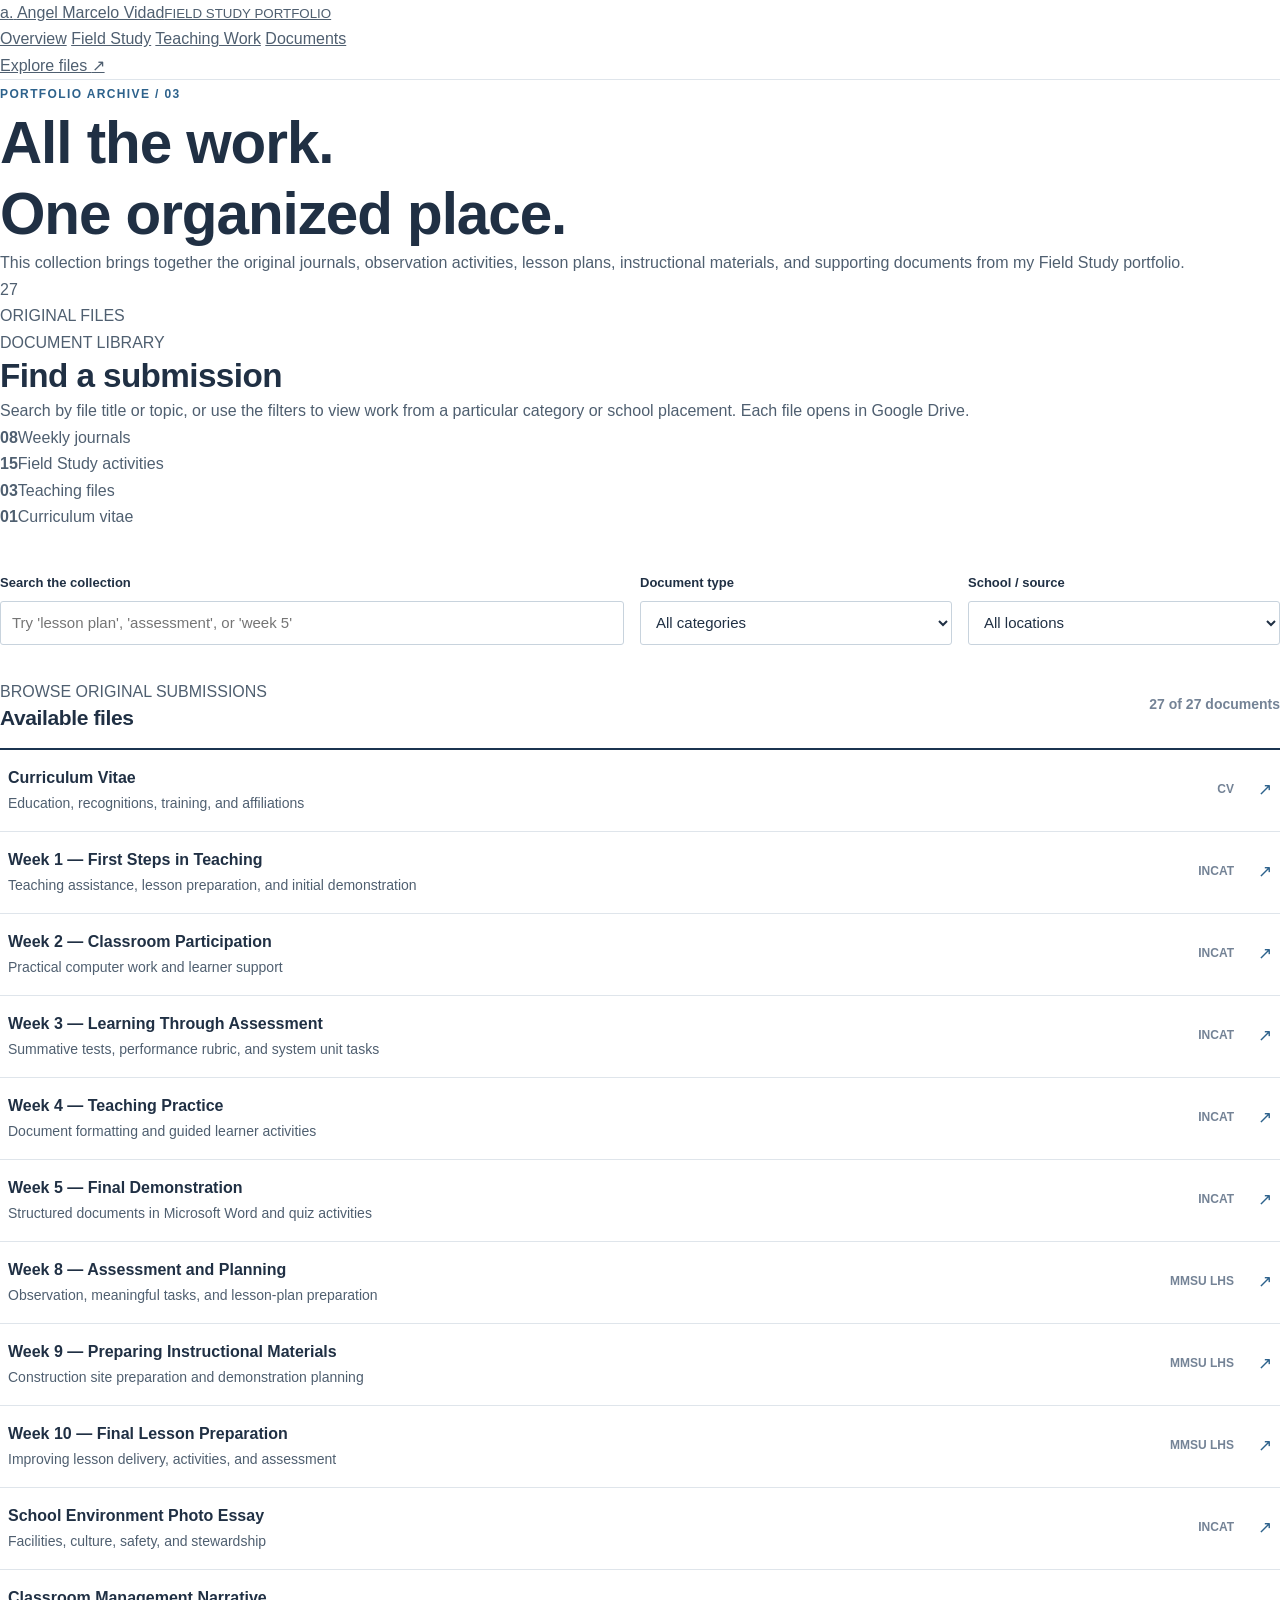
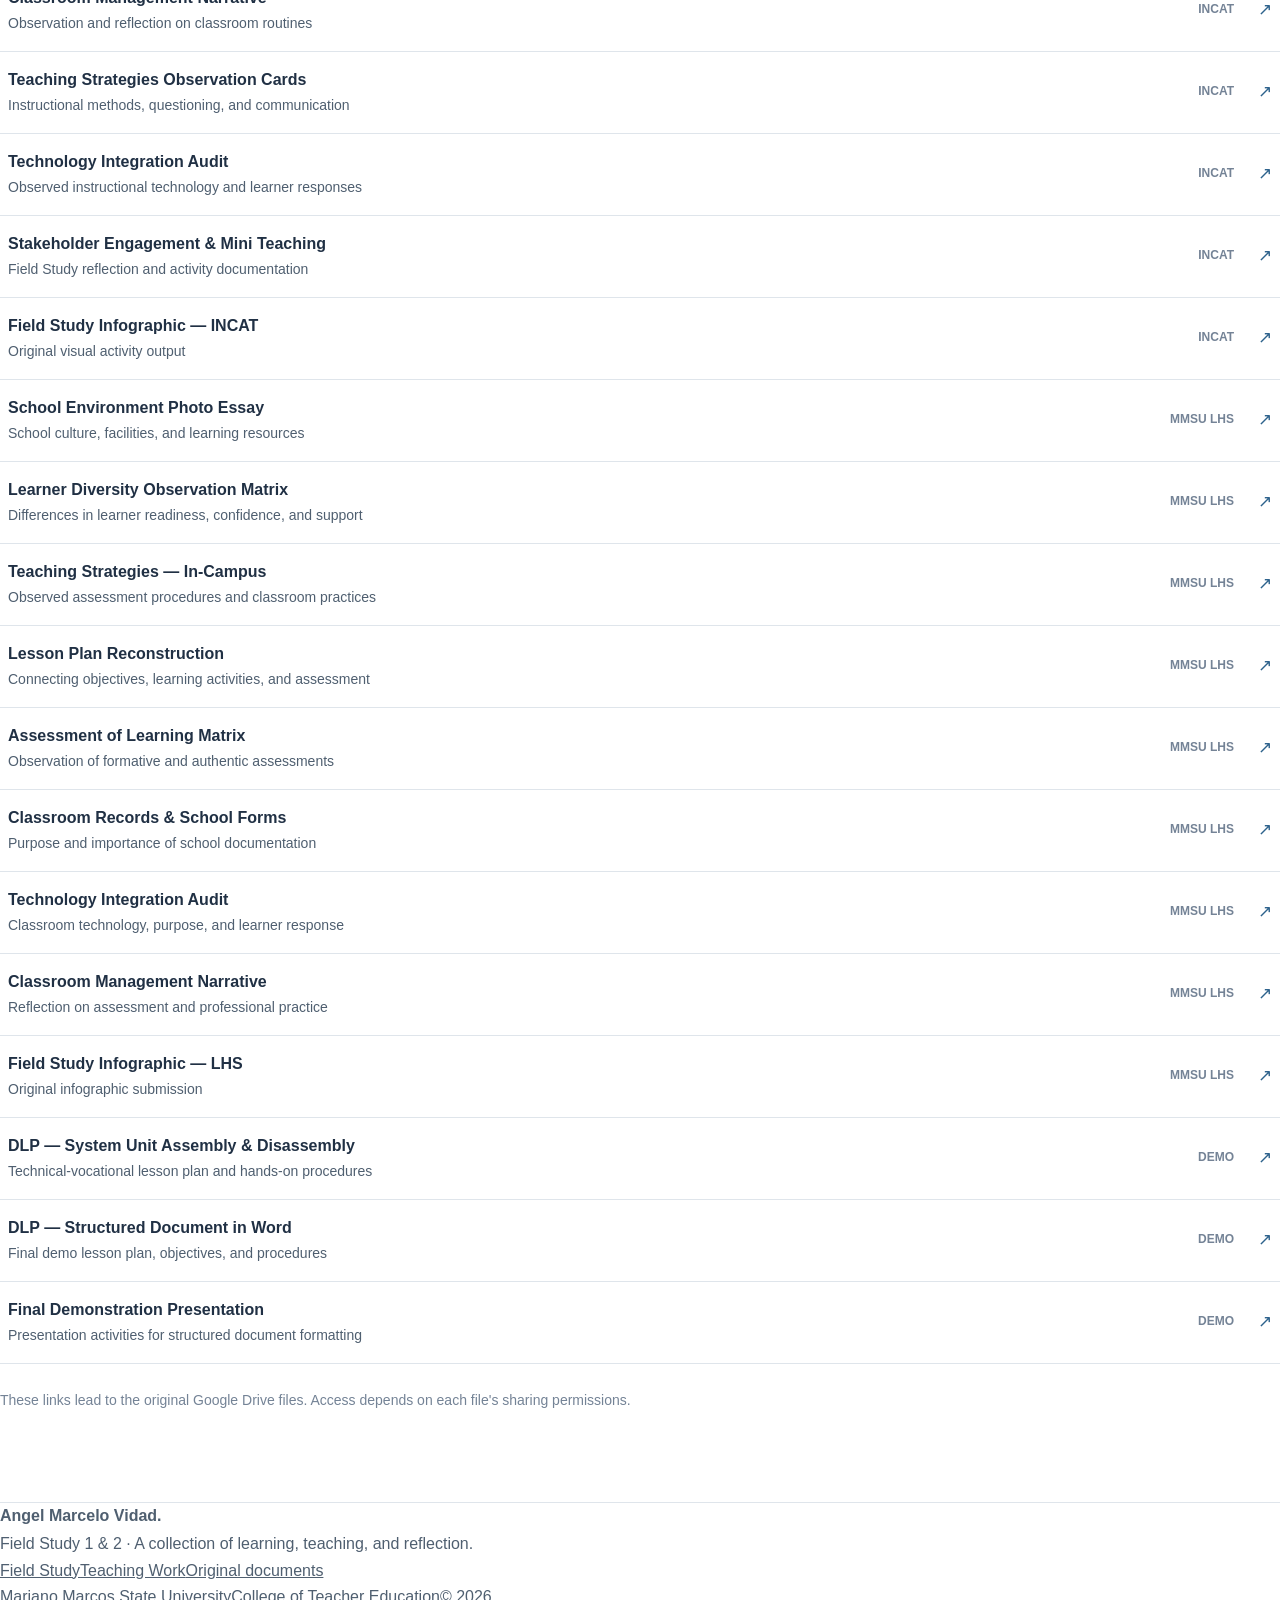
==== commit dfea8c73: "Design Angel's portfolio with richer descriptions and custom visual sections" ====
--- a/documents.html
+++ b/documents.html
@@ -3,49 +3,56 @@
 <head>
   <meta charset="utf-8">
   <meta name="viewport" content="width=device-width, initial-scale=1">
-  <meta name="theme-color" content="#ffffff">
-  <meta name="description" content="Search original Field Study journals, activities, lesson plans, and submissions by Angel Marcelo Vidad.">
+  <meta name="theme-color" content="#25252a">
+  <meta name="description" content="Search the original 27 Field Study journals, classroom activity submissions, teaching materials, and CV of Angel Marcelo Vidad.">
+  <meta property="og:title" content="Document Archive | Angel Marcelo Vidad">
+  <meta property="og:description" content="Search the original 27 Field Study journals, classroom activity submissions, teaching materials, and CV of Angel Marcelo Vidad.">
   <meta property="og:type" content="website">
-  <meta property="og:title" content="Documents | Angel Marcelo Vidad">
-  <title>Documents | Angel Marcelo Vidad</title>
+  <title>Document Archive | Angel Marcelo Vidad</title>
   <link rel="preconnect" href="https://fonts.googleapis.com">
   <link rel="preconnect" href="https://fonts.gstatic.com" crossorigin>
-  <link href="https://fonts.googleapis.com/css2?family=Barlow:wght@400;500;600;700&family=Source+Sans+3:wght@400;500;600;700&display=swap" rel="stylesheet">
-  <link rel="stylesheet" href="styles.css?v=5">
+  <link href="https://fonts.googleapis.com/css2?family=DM+Sans:wght@400;500;600;700&family=Manrope:wght@400;500;600;700;800&display=swap" rel="stylesheet">
+  <link rel="stylesheet" href="styles.css?v=7">
 </head>
 <body>
-<a class="skip-link" href="#main">Skip to main content</a>
+<a class="skip-link" href="#main">Skip to content</a>
 <header class="site-header">
-  <div class="header-inner">
-    <a href="index.html" class="identity" aria-label="Angel Marcelo Vidad, portfolio home">
-      <strong>Angel Marcelo Vidad</strong><span>Field Study E-Portfolio</span>
+  <div class="nav-shell">
+    <a href="index.html" class="brand" aria-label="Angel Marcelo Vidad — homepage">
+      <span class="brand-symbol" aria-hidden="true">a<span>.</span></span>
+      <span class="brand-label">Angel Marcelo Vidad<small>FIELD STUDY PORTFOLIO</small></span>
     </a>
-    <nav class="primary-nav" aria-label="Website navigation">
-      <a href="index.html" >Home</a>
+    <nav class="main-nav" aria-label="Main navigation">
+      <a href="index.html" >Overview</a>
       <a href="fieldwork.html" >Field Study</a>
       <a href="teaching.html" >Teaching Work</a>
       <a href="documents.html" aria-current="page">Documents</a>
     </nav>
+    <a class="nav-cta" href="documents.html">Explore files <span aria-hidden="true">↗</span></a>
   </div>
 </header>
-<main id="main" class="inner-main">
-  <div class="content-area">
-    <div class="page-heading">
-      <p class="eyebrow">DOCUMENTS / 03</p>
-      <h1>Document Library</h1>
-      <p>Browse original submissions from Field Study 1 and 2. Search by title or filter by category and school. Files open through Google Drive.</p>
-    </div>
+<main id="main">
+  <section class="page-banner banner-documents"><div class="shell page-banner-grid"><div><span class="eyebrow eyebrow-light"><span class="mini-square"></span> PORTFOLIO ARCHIVE / 03</span><h1>All the work.<br>One organized place.</h1><p>This collection brings together the original journals, observation activities, lesson plans, instructional materials, and supporting documents from my Field Study portfolio.</p></div><div class="page-banner-graphic graphic-documents"><span class="graphic-ring" aria-hidden="true"></span><span>27<br>ORIGINAL FILES</span></div></div></section>
+  <section class="section shell document-section">
+    <div class="section-top"><div><span class="section-index">DOCUMENT LIBRARY</span><h2>Find a submission</h2></div><p>Search by file title or topic, or use the filters to view work from a particular category or school placement. Each file opens in Google Drive.</p></div>
+    <div class="archive-metrics"><div><strong>08</strong><span>Weekly journals</span></div><div><strong>15</strong><span>Field Study activities</span></div><div><strong>03</strong><span>Teaching files</span></div><div><strong>01</strong><span>Curriculum vitae</span></div></div>
     <form class="library-tools" role="search" onsubmit="return false">
-      <label class="search-input"><span>Search documents</span><input id="fileSearch" type="search" autocomplete="off" placeholder="Search by title or topic"></label>
-      <label><span>Category</span><select id="typeFilter"><option value="all">All categories</option><option value="journals">Weekly journals</option><option value="activities">Field Study activities</option><option value="teaching">Teaching materials</option><option value="profile">Curriculum vitae</option></select></label>
-      <label><span>School</span><select id="schoolFilter"><option value="all">All schools</option><option value="INCAT">INCAT</option><option value="MMSU LHS">MMSU LHS</option><option value="DEMO">Teaching demo</option><option value="CV">Profile</option></select></label>
+      <label class="search-input"><span>Search the collection</span><input id="fileSearch" type="search" autocomplete="off" placeholder="Try 'lesson plan', 'assessment', or 'week 5'"></label>
+      <label><span>Document type</span><select id="typeFilter"><option value="all">All categories</option><option value="journals">Weekly journals</option><option value="activities">Field Study activities</option><option value="teaching">Teaching materials</option><option value="profile">Curriculum vitae</option></select></label>
+      <label><span>School / source</span><select id="schoolFilter"><option value="all">All locations</option><option value="INCAT">INCAT</option><option value="MMSU LHS">MMSU LHS</option><option value="DEMO">Teaching demonstration</option><option value="CV">Profile</option></select></label>
     </form>
-    <div class="library-heading"><h2>Available files</h2><span id="resultCount" aria-live="polite">27 documents</span></div>
+    <div class="library-heading"><div><span class="section-index">BROWSE ORIGINAL SUBMISSIONS</span><h2>Available files</h2></div><span id="resultCount" aria-live="polite">27 documents</span></div>
     <div class="file-list" id="fileRows" aria-live="polite"></div>
-    <p id="emptyMessage" class="empty-message" hidden>No documents match your filters.</p>
-    <p class="library-note">Documents are linked to their original Google Drive files.</p>
+    <p id="emptyMessage" class="empty-message" hidden>No documents match your current search. Try a broader term or another category.</p>
+    <p class="library-note">These links lead to the original Google Drive files. Access depends on each file's sharing permissions.</p>
+  </section>
+</main>
+<footer class="site-footer">
+  <div class="shell footer-grid">
+    <div><strong>Angel Marcelo Vidad<span class="accent-mark">.</span></strong><p>Field Study 1 &amp; 2 · A collection of learning, teaching, and reflection.</p></div>
+    <div class="footer-links"><a href="fieldwork.html">Field Study</a><a href="teaching.html">Teaching Work</a><a href="documents.html">Original documents</a></div>
+    <div class="footer-meta"><span>Mariano Marcos State University</span><span>College of Teacher Education</span><span>© 2026</span></div>
   </div>
-</main>
-<footer class="site-footer"><div class="footer-inner"><span>Angel Marcelo Vidad</span><span>Mariano Marcos State University · Field Study 1 &amp; 2</span><span>2026</span></div></footer>
-<script src="script.js?v=5" defer></script>
+</footer>
+<script src="script.js?v=7" defer></script>
 </body></html>
--- a/styles.css
+++ b/styles.css
@@ -1,176 +1,166 @@
-/* 2026 complete rebuild — warm print-journal identity, no previous layout styles */
+/* Angel Marcelo Vidad — academic portfolio, restrained fifth-generation redesign */
 :root{
- --bg:#fffaf1;--paper:#fffefb;--ink:#342722;--brown:#6c5750;
- --orange:#d94f30;--orange-dark:#a83d25;--apricot:#f4bd9c;
- --butter:#ffe3b4;--cream:#ffeed9;--rule:#ddcbb8;
- --heading:"Bricolage Grotesque","Trebuchet MS",Arial,sans-serif;
- --body:"DM Sans","Verdana",Arial,sans-serif
+  --navy:#1b3450;
+  --blue:#2d628c;
+  --blue-dark:#224f74;
+  --ink:#203044;
+  --text:#4f5f70;
+  --subtle:#748396;
+  --line:#dfe5eb;
+  --pale:#f6f8fa;
+  --surface:#ffffff;
+  --heading:"Barlow",Arial,Helvetica,sans-serif;
+  --body:"Source Sans 3","Segoe UI",Arial,sans-serif;
 }
 *{box-sizing:border-box}
 html{scroll-behavior:smooth}
-body{margin:0;background:var(--bg);color:var(--brown);font:16px/1.7 var(--body);-webkit-font-smoothing:antialiased}
+body{margin:0;background:var(--surface);color:var(--text);font:16px/1.65 var(--body);-webkit-font-smoothing:antialiased}
+a{color:inherit}
 button,input,select{font:inherit}
-a{color:inherit}
-h1,h2,h3,p{margin:0}
-h1,h2,h3{font-family:var(--heading);color:var(--ink)}
-button{cursor:pointer}
+h1,h2,h3,p,dl{margin:0}
+h1,h2,h3{font-family:var(--heading);line-height:1.22;color:var(--ink);letter-spacing:-.018em}
+h1{font-size:clamp(2.65rem,4.8vw,3.65rem);font-weight:600}
+h2{font-size:clamp(1.65rem,2.6vw,2.15rem);font-weight:600}
+h3{font-size:1.5rem;font-weight:600}
+p{line-height:1.75}
 [hidden]{display:none!important}
-.skip:not(:focus){position:absolute;width:1px;height:1px;overflow:hidden;clip:rect(0,0,0,0);white-space:nowrap}
-.skip:focus{position:fixed;top:12px;left:12px;background:#fff;z-index:100;padding:10px 15px}
-.site-header{background:var(--bg);border-bottom:1px solid var(--rule)}
-.edition-strip{background:var(--ink);color:#fff5e5;display:flex;justify-content:space-between;gap:24px;padding:8px clamp(22px,5vw,78px);font-size:10px;font-weight:700;letter-spacing:.16em}
-.nav-wrap{max-width:1440px;padding:21px clamp(22px,5vw,78px);margin:auto;display:flex;align-items:center;justify-content:space-between;gap:25px}
-.site-brand{font:800 33px/1 var(--heading);letter-spacing:-.075em;text-decoration:none;color:var(--ink);white-space:nowrap}
-.brand-dot{color:var(--orange)}
-.site-brand small{display:block;font:700 9px/1.4 var(--body);letter-spacing:.22em;color:var(--brown);margin-top:5px}
-.top-nav{display:flex;align-items:center;gap:clamp(14px,3.1vw,45px);white-space:nowrap}
-.top-nav a{font:700 13px/1 var(--body);padding:11px 0;text-decoration:none;color:var(--brown);border-bottom:2px solid transparent}
-.top-nav a:hover{color:var(--orange)}
-.top-nav a[aria-current=page]{color:var(--ink);border-color:var(--orange)}
-a:focus-visible,button:focus-visible,input:focus-visible,select:focus-visible{outline:3px solid var(--orange);outline-offset:4px}
-
-/* A print-cover first page: not a conventional portfolio hero */
-.cover-shell{padding:28px clamp(16px,3vw,42px) 0}
-.cover{max-width:1370px;margin:auto;background:var(--apricot);border:1px solid #df9f7a;padding:clamp(23px,3.5vw,48px);color:var(--ink)}
-.cover-top,.cover-bottom{display:flex;justify-content:space-between;gap:24px;font-size:10px;letter-spacing:.13em;font-weight:800}
-.cover-top{padding-bottom:18px;border-bottom:1px solid rgba(62,43,33,.38)}
-.cover-bottom{border-top:1px solid rgba(62,43,33,.38);padding-top:17px}
-.cover-body{min-height:clamp(410px,47vw,595px);display:grid;grid-template-columns:1.3fr .7fr;gap:30px;align-items:center}
-.cover-headline{padding:34px 0}
-.cover-pretitle,.cover-signature>span{display:block;font-size:11px;letter-spacing:.18em;font-weight:800}
-.cover-headline h1{font:800 clamp(72px,8vw,133px)/.85 var(--heading);letter-spacing:-.087em;margin:24px 0 28px}
-.cover-headline h1 i{font-style:normal;color:var(--orange-dark)}
-.cover-headline p{font-size:clamp(16px,1.4vw,20px);max-width:440px;line-height:1.5;color:#5e4135;font-weight:500}
-.cover-side{height:100%;display:flex;flex-direction:column;justify-content:space-between;align-items:flex-end;padding:20px 0 29px}
-.folio-number{font:800 clamp(138px,18vw,270px)/.85 var(--heading);letter-spacing:-.12em;color:#fff5e8;white-space:nowrap}
-.cover-signature{text-align:right}
-.cover-signature strong{display:block;font:750 clamp(23px,3vw,39px)/1.05 var(--heading);letter-spacing:-.045em;margin-top:12px}
-
-.content-width{max-width:1140px;margin:auto;padding-left:clamp(22px,5vw,72px);padding-right:clamp(22px,5vw,72px)}
-.home-intro{display:grid;grid-template-columns:.4fr 1fr;gap:45px;padding-top:110px;padding-bottom:105px}
-.home-intro-label{font-size:11px;letter-spacing:.12em;font-weight:800;color:var(--orange-dark);padding-top:15px}
-.ink-dot{display:inline-block;width:9px;height:9px;background:var(--orange);border-radius:50%;margin-right:8px}
-.home-intro-copy h2{font:800 clamp(42px,5vw,73px)/1.03 var(--heading);letter-spacing:-.067em;margin-bottom:28px}
-.home-intro-copy p{font-size:clamp(16px,1.6vw,19px);max-width:680px;line-height:1.8;margin-bottom:27px}
-.underlined-link{color:var(--orange-dark);text-decoration:none;font-weight:800;border-bottom:1.5px solid currentColor;padding-bottom:3px}
-.underlined-link:hover{color:var(--ink)}
-.reading-list{padding-bottom:130px}
-.reading-heading{display:flex;justify-content:space-between;align-items:center;gap:20px;padding-bottom:22px;border-bottom:2px solid var(--ink)}
-.reading-heading h2{font:800 clamp(30px,3vw,43px)/1.15 var(--heading);letter-spacing:-.05em}
-.reading-heading>span{font-size:11px;letter-spacing:.15em;font-weight:800;color:var(--orange-dark)}
-.reading-entry{display:grid;grid-template-columns:85px minmax(0,1fr) 60px;align-items:center;gap:18px;padding:28px 3px;border-bottom:1px solid var(--rule);text-decoration:none;transition:padding .15s,background .15s}
-.reading-entry:hover{padding-left:12px;background:#fff1df}
-.entry-index{font:800 12px var(--body);color:var(--orange-dark);letter-spacing:.08em}
-.entry-text strong{display:block;font:800 clamp(23px,2.8vw,34px)/1.25 var(--heading);color:var(--ink);letter-spacing:-.035em}
-.entry-text small{display:block;font-size:14px;margin-top:3px}
-.entry-arrow{font-size:24px;justify-self:end;color:var(--orange)}
-
-/* Actual independent chapter pages */
-.chapter-strip{background:var(--butter);color:var(--ink);display:flex;justify-content:space-between;gap:24px;padding:13px clamp(24px,6vw,90px);font-size:11px;font-weight:800;letter-spacing:.16em}
-.chapter-container{width:min(1100px,calc(100% - 64px));margin:0 auto;padding-bottom:110px}
-.chapter-heading{padding:85px 0 70px;border-bottom:2px solid var(--ink)}
-.chapter-stamp{display:inline-block;background:var(--orange);color:white;font-size:11px;font-weight:800;letter-spacing:.12em;padding:8px 11px;margin-bottom:31px}
-.chapter-heading h1{font:800 clamp(59px,8vw,118px)/.95 var(--heading);letter-spacing:-.08em;margin-bottom:26px}
-.chapter-heading>p{font-size:clamp(17px,1.7vw,20px);line-height:1.75;max-width:710px}
-.chapter-block{display:grid;grid-template-columns:.35fr 1fr;gap:45px;border-bottom:1px solid var(--rule);padding:54px 0 62px}
-.chapter-marker{display:flex;flex-direction:column;align-items:flex-start;gap:13px;padding-top:8px}
-.chapter-marker span{color:var(--orange-dark);font-size:11px;letter-spacing:.14em;font-weight:800}
-.chapter-marker strong{font:800 clamp(25px,3.5vw,44px)/1 var(--heading);color:var(--ink);letter-spacing:-.06em}
-.chapter-body h2{font:800 clamp(32px,4.4vw,55px)/1.13 var(--heading);letter-spacing:-.065em;margin-bottom:20px}
-.chapter-body>p{font-size:17px;line-height:1.83;max-width:740px;margin-bottom:29px}
-.simple-line{display:grid;grid-template-columns:115px 1fr;gap:15px;align-items:baseline;border-top:1px solid var(--rule);padding:12px 0}
-.simple-line:last-of-type{border-bottom:1px solid var(--rule);margin-bottom:27px}
-.simple-line span{font-size:10px;font-weight:800;letter-spacing:.15em;color:var(--orange-dark)}
-.simple-line strong{color:var(--ink);font-weight:600;font-size:14px}
-.works-section{border-top:0}
-.work-row{display:grid;grid-template-columns:105px 1fr;gap:40px;border-bottom:1px solid var(--rule);padding:52px 0}
-.work-count{font:800 45px/1 var(--heading);letter-spacing:-.055em;color:var(--orange)}
-.work-tag{font-size:11px;letter-spacing:.16em;font-weight:800;color:var(--orange-dark)}
-.work-details h2{font:800 clamp(27px,4vw,47px)/1.17 var(--heading);letter-spacing:-.055em;max-width:730px;margin:13px 0 15px}
-.work-details p{font-size:17px;max-width:620px;line-height:1.7;margin-bottom:23px}
-.chapter-end{display:flex;gap:30px;justify-content:space-between;align-items:flex-end;padding-top:54px}
-.chapter-end p{font-size:15px;max-width:510px}
-.chapter-end a{color:var(--orange-dark);font-weight:800;text-decoration:none;white-space:nowrap;border-bottom:1px solid currentColor}
-.chapter-end a:hover{text-decoration:underline}
-
-/* Document index = flat table, not a gallery or card grid */
-.archive-heading{padding-bottom:52px}
-.rust-dot{color:var(--orange)}
-.archive-toolbar{display:grid;grid-template-columns:minmax(220px,1.5fr) minmax(165px,.7fr) minmax(160px,.7fr);gap:18px;padding:31px 0 36px}
-.archive-toolbar label{display:grid;gap:9px;min-width:0}
-.archive-toolbar label span{font-size:10px;letter-spacing:.14em;color:var(--orange-dark);font-weight:800}
-.archive-toolbar input,.archive-toolbar select{appearance:auto;background:var(--paper);border:1px solid #c9b8a8;border-radius:0;color:var(--ink);padding:12px 13px;width:100%;min-width:0;font-size:14px}
-.archive-table-head{display:flex;justify-content:space-between;gap:12px;border-bottom:2px solid var(--ink);padding:10px 0 15px;color:var(--ink);font-size:11px;letter-spacing:.12em;font-weight:800}
-.file-row{display:grid;grid-template-columns:54px minmax(0,1fr) 86px 27px;gap:16px;align-items:center;padding:20px 6px 21px;border-bottom:1px solid var(--rule);text-decoration:none;transition:background .12s}
-.file-row:hover{background:var(--cream)}
-.file-number{color:var(--orange-dark);font:800 12px var(--body);letter-spacing:.08em}
-.file-title{display:block;color:var(--ink);font-size:16px;font-weight:800;line-height:1.42}
-.file-description{display:block;font-size:13px;color:var(--brown);line-height:1.5;margin-top:4px}
-.file-place{color:var(--brown);text-align:right;font-size:11px;font-weight:800}
-.file-arrow{color:var(--orange);justify-self:end;font-size:22px}
-.empty-message{padding:36px 10px;text-align:center}
-.archive-footnote{font-size:13px;margin-top:28px;color:var(--brown)}
-.site-footer{background:var(--ink);color:#ffeddb;padding:32px clamp(23px,5vw,78px);display:flex;justify-content:space-between;gap:18px;align-items:center;font-size:12px;line-height:1.6}
-.site-footer a{text-decoration:none;color:#ffc49b;font-weight:800}
-.site-footer a:hover{text-decoration:underline}
-@media(max-width:950px){
- .cover-body{grid-template-columns:1fr .45fr}
- .folio-number{font-size:clamp(90px,15vw,170px)}
- .cover-headline h1{font-size:clamp(65px,8vw,104px)}
- .chapter-block{grid-template-columns:.38fr 1fr}
- .archive-toolbar{grid-template-columns:1fr 1fr}
- .archive-toolbar label:first-child{grid-column:1/-1}
- .site-footer{flex-wrap:wrap}
+.skip-link:not(:focus){position:absolute;overflow:hidden;clip:rect(0,0,0,0);width:1px;height:1px;white-space:nowrap}
+.skip-link:focus{position:fixed;top:12px;left:12px;padding:10px 15px;background:white;z-index:100;border:2px solid var(--blue)}
+:focus-visible{outline:2px solid var(--blue);outline-offset:4px}
+.site-header{border-bottom:1px solid var(--line);background:var(--surface)}
+.header-inner{max-width:1170px;margin:auto;min-height:88px;padding:16px 32px;display:flex;justify-content:space-between;align-items:center;gap:32px}
+.identity{text-decoration:none;display:flex;flex-direction:column;gap:1px;flex-shrink:0}
+.identity strong{font:600 20px/1.2 var(--heading);color:var(--navy)}
+.identity span{color:var(--subtle);font-size:12px;letter-spacing:.07em;text-transform:uppercase;font-weight:600}
+.primary-nav{display:flex;align-items:center;gap:31px;white-space:nowrap}
+.primary-nav a{display:inline-flex;align-items:center;text-decoration:none;font-size:14px;color:var(--text);font-weight:600;min-height:44px;border-bottom:2px solid transparent;transition:color .15s}
+.primary-nav a[aria-current=page]{color:var(--blue);border-bottom-color:var(--blue)}
+.primary-nav a:hover{color:var(--blue)}
+.content-area{width:min(100% - 64px,1070px);margin:0 auto}
+.eyebrow{font:700 12px/1.35 var(--body);letter-spacing:.115em;color:var(--blue);text-transform:uppercase}
+.home-intro{display:grid;grid-template-columns:minmax(0,1.3fr) minmax(285px,.7fr);gap:clamp(40px,7vw,105px);padding-top:102px;padding-bottom:101px;align-items:center}
+.intro-main h1{margin:16px 0 20px;max-width:620px}
+.lead{font-size:clamp(18px,2vw,21px);line-height:1.65;max-width:610px}
+.intro-actions{display:flex;align-items:center;gap:30px;flex-wrap:wrap;margin-top:33px}
+.action-primary{display:inline-flex;align-items:center;gap:19px;text-decoration:none;background:var(--blue);color:white;font-size:15px;font-weight:700;padding:12px 19px;border-radius:3px;transition:background .15s}
+.action-primary:hover{background:var(--blue-dark)}
+.action-link{font-weight:700;color:var(--blue);font-size:15px;text-decoration:none}
+.action-link:hover{text-decoration:underline;text-underline-offset:4px}
+.profile-details{padding-left:27px;border-left:2px solid var(--line)}
+.profile-details h2{font:600 17px/1.3 var(--heading);margin:0 0 19px}
+.profile-details dl>div{padding:12px 0;border-top:1px solid var(--line)}
+.profile-details dt{font:700 11px/1.3 var(--body);letter-spacing:.09em;text-transform:uppercase;color:var(--subtle);margin-bottom:5px}
+.profile-details dd{margin:0;color:var(--ink);font-size:15px;line-height:1.55}
+.section-soft{background:var(--pale);border-top:1px solid var(--line);border-bottom:1px solid var(--line)}
+.about-columns{display:grid;grid-template-columns:minmax(170px,.32fr) minmax(0,1fr);gap:38px;padding-top:69px;padding-bottom:70px}
+.section-kicker{display:flex;align-items:center;gap:12px;height:24px;margin-top:7px;color:var(--blue);font-size:12px;letter-spacing:.1em;font-weight:700}
+.section-rule{width:20px;height:2px;background:var(--blue)}
+.prose h2{margin-bottom:22px}
+.prose p{font-size:17px;max-width:735px;margin-bottom:17px}
+.text-anchor{display:inline-flex;align-items:center;gap:10px;text-decoration:none;color:var(--blue);font-weight:700;margin-top:8px;font-size:15px}
+.text-anchor:hover{text-decoration:underline;text-underline-offset:5px}
+.home-sections{padding-top:81px;padding-bottom:110px}
+.section-heading{margin-bottom:28px}
+.section-heading h2{margin-top:10px}
+.content-links{display:grid;grid-template-columns:repeat(3,minmax(0,1fr));border-top:1px solid var(--line);border-bottom:1px solid var(--line)}
+.content-links>a{min-height:245px;display:flex;flex-direction:column;padding:25px 24px 22px 0;text-decoration:none;gap:12px}
+.content-links>a+a{border-left:1px solid var(--line);padding-left:25px}
+.content-links>a:hover strong,.content-links>a:hover .line-arrow{color:var(--blue)}
+.contents-label{font-size:11px;font-weight:700;letter-spacing:.08em;color:var(--subtle)}
+.content-links strong{font:600 23px/1.25 var(--heading);color:var(--ink)}
+.content-links>a>span:nth-of-type(2){font-size:15px;line-height:1.55;color:var(--text)}
+.line-arrow{margin-top:auto;color:var(--blue);font-size:14px;font-weight:700}
+.inner-main{min-height:calc(100vh - 160px)}
+.page-heading{padding:74px 0 72px;border-bottom:1px solid var(--line);max-width:100%}
+.page-heading h1{margin-top:12px}
+.page-heading>p:last-child{font-size:18px;max-width:785px;line-height:1.75;margin-top:20px}
+.section-heading-tight{margin-top:64px;margin-bottom:8px}
+.school-entry{display:grid;grid-template-columns:200px minmax(0,1fr);gap:43px;padding:33px 0 48px;border-bottom:1px solid var(--line)}
+.school-side{display:flex;align-items:flex-start;gap:20px}
+.school-number{font:600 30px/1 var(--heading);color:var(--blue)}
+.school-type{font-size:11px;font-weight:700;letter-spacing:.095em;color:var(--subtle);margin-top:5px}
+.school-content h3{font-size:28px;max-width:670px;margin-bottom:16px}
+.school-content p{max-width:700px;font-size:17px;margin-bottom:17px}
+.school-content .text-anchor{margin-top:4px}
+.bottom-navigation{margin:57px 0 90px;display:flex;justify-content:flex-end}
+.bottom-navigation a{color:var(--blue);font-weight:700;text-decoration:none;font-size:16px}
+.bottom-navigation a:hover{text-decoration:underline;text-underline-offset:5px}
+.outputs{border-top:1px solid var(--line)}
+.output-row{display:grid;grid-template-columns:185px minmax(0,1fr) 110px;gap:25px;align-items:start;padding:30px 0 36px;border-bottom:1px solid var(--line)}
+.output-type{color:var(--subtle);font-size:11px;letter-spacing:.09em;font-weight:700;text-transform:uppercase;padding-top:6px}
+.output-row h3{font-size:23px;margin-bottom:11px}
+.output-row p{font-size:16px;max-width:575px}
+.output-link{justify-self:end;font-weight:700;color:var(--blue);text-decoration:none;font-size:15px;white-space:nowrap;margin-top:5px}
+.output-link:hover{text-decoration:underline;text-underline-offset:4px}
+.library-tools{display:grid;grid-template-columns:minmax(240px,1.3fr) minmax(155px,.65fr) minmax(155px,.65fr);gap:16px;margin:42px 0 34px}
+.library-tools label{min-width:0;display:flex;flex-direction:column;gap:7px}
+.library-tools label>span{font-weight:700;color:var(--ink);font-size:13px}
+.library-tools input,.library-tools select{min-width:0;width:100%;border:1px solid #c8d3dd;background:white;border-radius:3px;padding:10px 11px;color:var(--ink);height:44px;font-size:15px}
+.library-tools input:focus,.library-tools select:focus{border-color:var(--blue);outline:2px solid #b4d0e5;outline-offset:1px}
+.library-heading{display:flex;align-items:center;justify-content:space-between;gap:20px;padding-bottom:17px;border-bottom:2px solid var(--navy)}
+.library-heading h2{font-size:21px}
+.library-heading>span{font-size:14px;color:var(--subtle);font-weight:600}
+.file-row{display:grid;grid-template-columns:minmax(0,1fr) 100px 24px;gap:14px;align-items:center;min-height:82px;padding:17px 8px;border-bottom:1px solid var(--line);text-decoration:none}
+.file-row:hover{background:var(--pale)}
+.file-title{display:block;font-size:16px;line-height:1.4;color:var(--ink);font-weight:700}
+.file-description{display:block;font-size:14px;color:var(--text);line-height:1.5;margin-top:3px}
+.file-place{font-size:12px;color:var(--subtle);text-align:right;font-weight:700}
+.file-arrow{justify-self:end;font-size:17px;color:var(--blue)}
+.empty-message{padding:30px 0;color:var(--subtle)}
+.library-note{font-size:14px;color:var(--subtle);margin:24px 0 90px}
+.site-footer{border-top:1px solid var(--line);background:var(--surface)}
+.footer-inner{max-width:1170px;margin:auto;padding:26px 32px;display:flex;justify-content:space-between;gap:24px;align-items:center;color:var(--subtle);font-size:13px}
+@media(max-width:900px){
+ .home-intro{grid-template-columns:1fr;gap:44px;padding-top:74px;padding-bottom:75px}
+ .profile-details{border-left:0;border-top:1px solid var(--line);padding-left:0;padding-top:21px;display:grid;grid-template-columns:155px 1fr;gap:23px}
+ .profile-details h2{margin:7px 0}
+ .profile-details dl>div:first-child{border-top:0;padding-top:0}
+ .school-entry{grid-template-columns:150px 1fr;gap:22px}
+ .school-side{display:block}
+ .school-type{display:block;margin-top:12px}
+ .output-row{grid-template-columns:135px minmax(0,1fr);gap:18px}
+ .output-link{grid-column:2;justify-self:start;margin-top:0}
+ .library-tools{grid-template-columns:1fr 1fr}
+ .library-tools .search-input{grid-column:1/-1}
 }
-@media(max-width:700px){
- .edition-strip{font-size:8px;padding:8px 17px}
- .edition-strip span:last-child{display:none}
- .nav-wrap{padding:17px 18px 11px;display:block}
- .site-brand{font-size:29px;display:inline-block;margin-bottom:14px}
- .top-nav{display:flex;justify-content:space-between;gap:12px;overflow-x:auto}
- .top-nav a{font-size:12px;padding:10px 2px}
- .cover-shell{padding:17px 12px 0}
- .cover{padding:20px}
- .cover-top,.cover-bottom{font-size:8px;letter-spacing:.08em;gap:10px}
- .cover-bottom{display:block}
- .cover-bottom span{display:block}
- .cover-body{display:block;min-height:0}
- .cover-headline{padding:64px 0 40px}
- .cover-headline h1{font-size:clamp(56px,12vw,84px);margin:20px 0 21px}
- .cover-headline p{font-size:16px;max-width:420px}
- .cover-side{height:auto;padding:0 0 42px;flex-direction:row;align-items:flex-end;gap:12px}
- .folio-number{font-size:clamp(80px,20vw,130px);line-height:.75}
- .cover-signature strong{font-size:19px}
- .cover-signature>span{font-size:8px}
- .home-intro{grid-template-columns:1fr;gap:22px;padding-top:78px;padding-bottom:74px}
- .home-intro-copy h2{font-size:clamp(38px,9vw,55px)}
- .reading-list{padding-bottom:82px}
- .reading-entry{grid-template-columns:58px 1fr 24px;gap:9px}
- .entry-text strong{font-size:23px}
- .entry-text small{font-size:12px}
- .chapter-strip{font-size:9px;padding:12px 20px}
- .chapter-container{width:calc(100% - 40px);padding-bottom:80px}
- .chapter-heading{padding:63px 0 50px}
- .chapter-heading h1{font-size:clamp(48px,11vw,78px)}
- .chapter-heading>p{font-size:17px}
- .chapter-block{grid-template-columns:1fr;gap:21px;padding:40px 0}
- .chapter-marker{flex-direction:row;align-items:center;gap:14px}
- .chapter-marker strong{font-size:26px}
- .chapter-body h2{font-size:clamp(32px,8vw,45px)}
- .chapter-body>p{font-size:16px}
- .work-row{grid-template-columns:46px 1fr;gap:18px;padding:34px 0}
- .work-count{font-size:31px}
- .work-details h2{font-size:clamp(27px,6.8vw,38px)}
- .work-details p{font-size:15px}
- .chapter-end{align-items:start;display:block}
- .chapter-end a{display:inline-block;margin-top:20px}
- .archive-toolbar{grid-template-columns:1fr}
- .archive-toolbar label:first-child{grid-column:auto}
- .file-row{grid-template-columns:27px 1fr 25px;gap:10px}
+@media(max-width:680px){
+ .header-inner{display:block;padding:17px 18px 8px}
+ .identity{display:inline-flex;margin-bottom:9px}
+ .primary-nav{gap:22px;overflow-x:auto;padding-bottom:0}
+ .primary-nav a{font-size:13px;min-height:37px}
+ .content-area{width:min(100% - 36px,1070px)}
+ .home-intro{padding-top:60px;padding-bottom:57px}
+ .intro-main h1{font-size:clamp(2.4rem,9vw,3.15rem)}
+ .lead{font-size:18px}
+ .intro-actions{gap:19px;margin-top:27px}
+ .profile-details{display:block}
+ .profile-details h2{margin-bottom:17px}
+ .profile-details dl>div:first-child{border-top:1px solid var(--line);padding-top:12px}
+ .about-columns{display:block;padding-top:55px;padding-bottom:56px}
+ .section-kicker{margin-bottom:17px}
+ .prose p{font-size:16px}
+ .home-sections{padding-top:61px;padding-bottom:72px}
+ .content-links{display:block}
+ .content-links>a{min-height:0;padding:22px 0 26px!important;border-left:0!important}
+ .content-links>a+a{border-top:1px solid var(--line)}
+ .content-links strong{font-size:22px}
+ .page-heading{padding:57px 0 51px}
+ .page-heading>p:last-child{font-size:17px}
+ .section-heading-tight{margin-top:49px}
+ .school-entry{display:block;padding:29px 0 35px}
+ .school-side{display:flex;gap:18px;align-items:baseline;margin-bottom:17px}
+ .school-type{margin:0}
+ .school-number{font-size:24px}
+ .school-content h3{font-size:24px}
+ .school-content p{font-size:16px}
+ .output-row{display:block;padding:26px 0 30px}
+ .output-type{display:block;margin-bottom:9px}
+ .output-row h3{font-size:21px}
+ .output-link{display:inline-block;margin-top:16px}
+ .library-tools{grid-template-columns:1fr;gap:12px}
+ .library-tools .search-input{grid-column:auto}
+ .file-row{grid-template-columns:minmax(0,1fr) 22px;gap:8px}
  .file-place{display:none}
- .file-title{font-size:14px}
- .file-description{font-size:12px}
- .archive-table-head span:last-child{display:none}
- .site-footer{display:grid;gap:5px;padding:28px 22px;font-size:11px}
+ .footer-inner{padding:23px 18px;flex-wrap:wrap;gap:7px}
 }
-@media(prefers-reduced-motion:reduce){html{scroll-behavior:auto}*,*:before,*:after{transition:none!important}}
+@media(prefers-reduced-motion:reduce){html{scroll-behavior:auto}*{transition:none!important}}
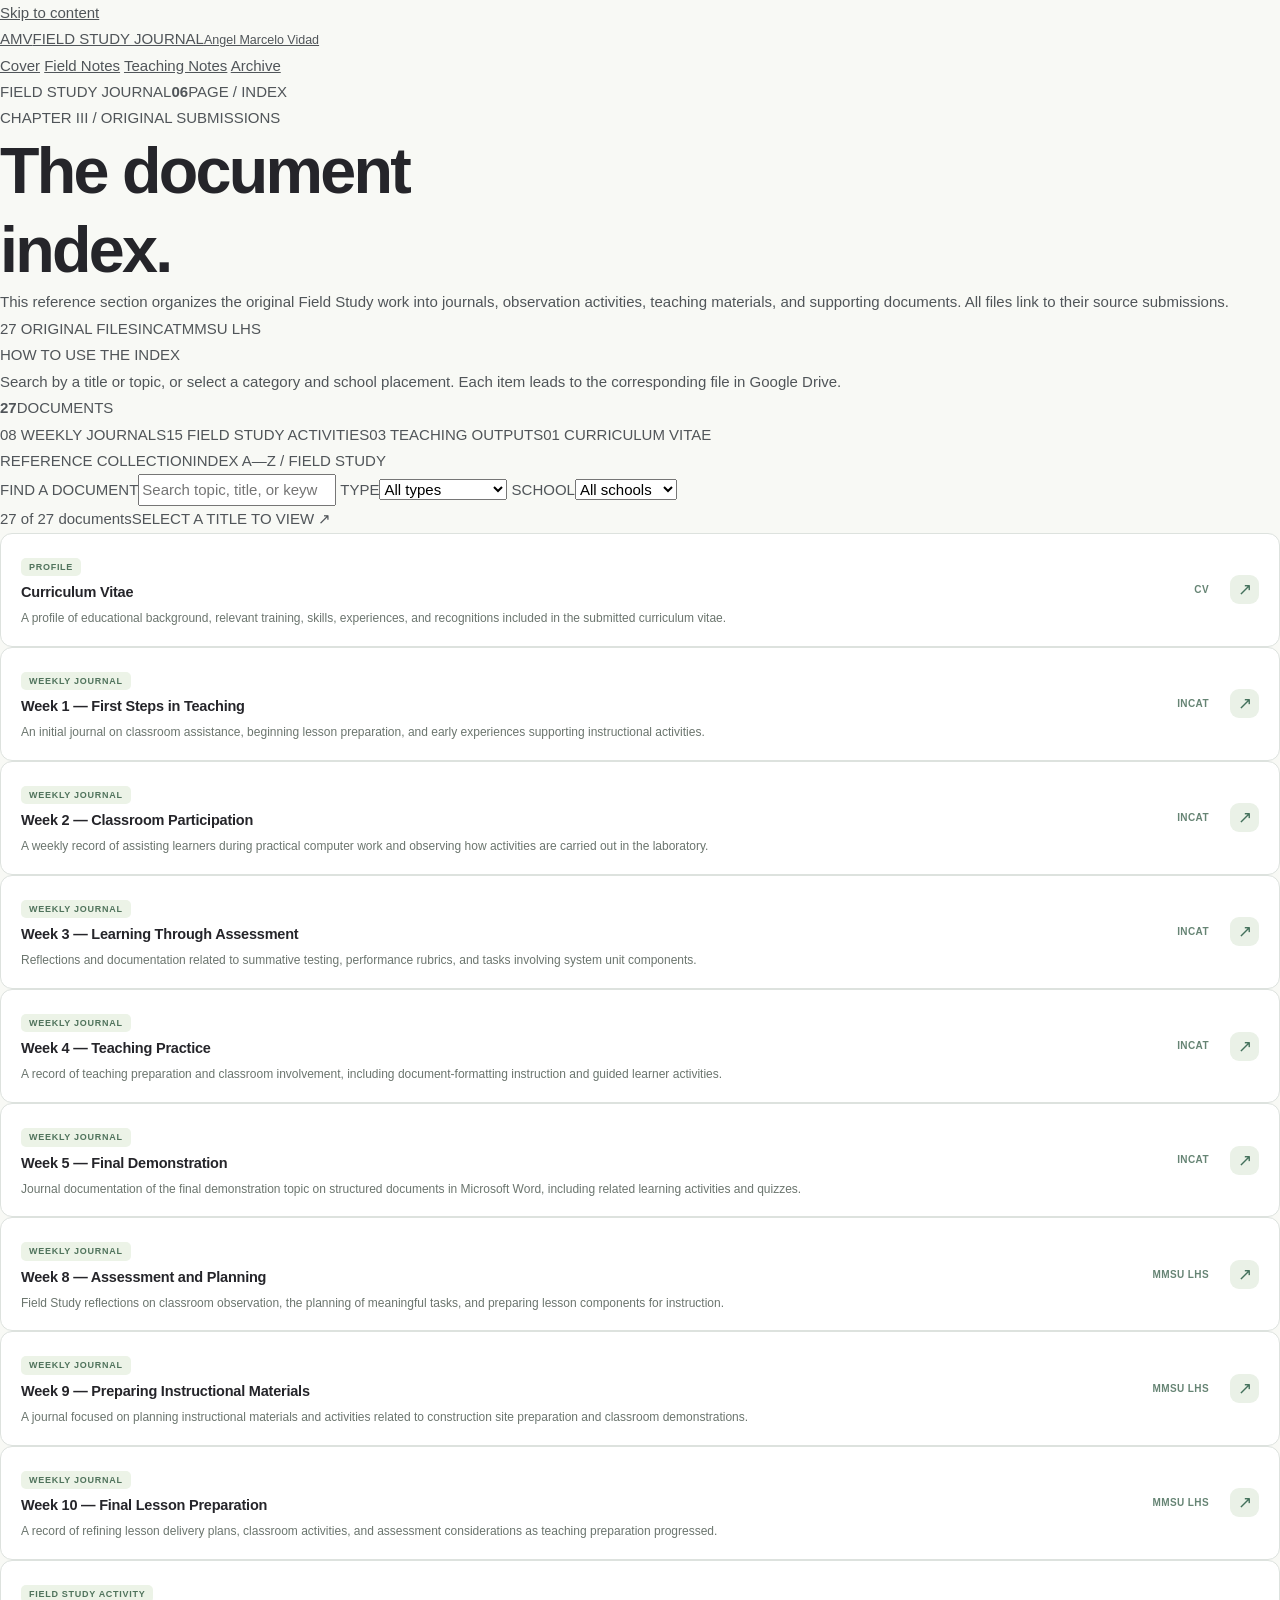
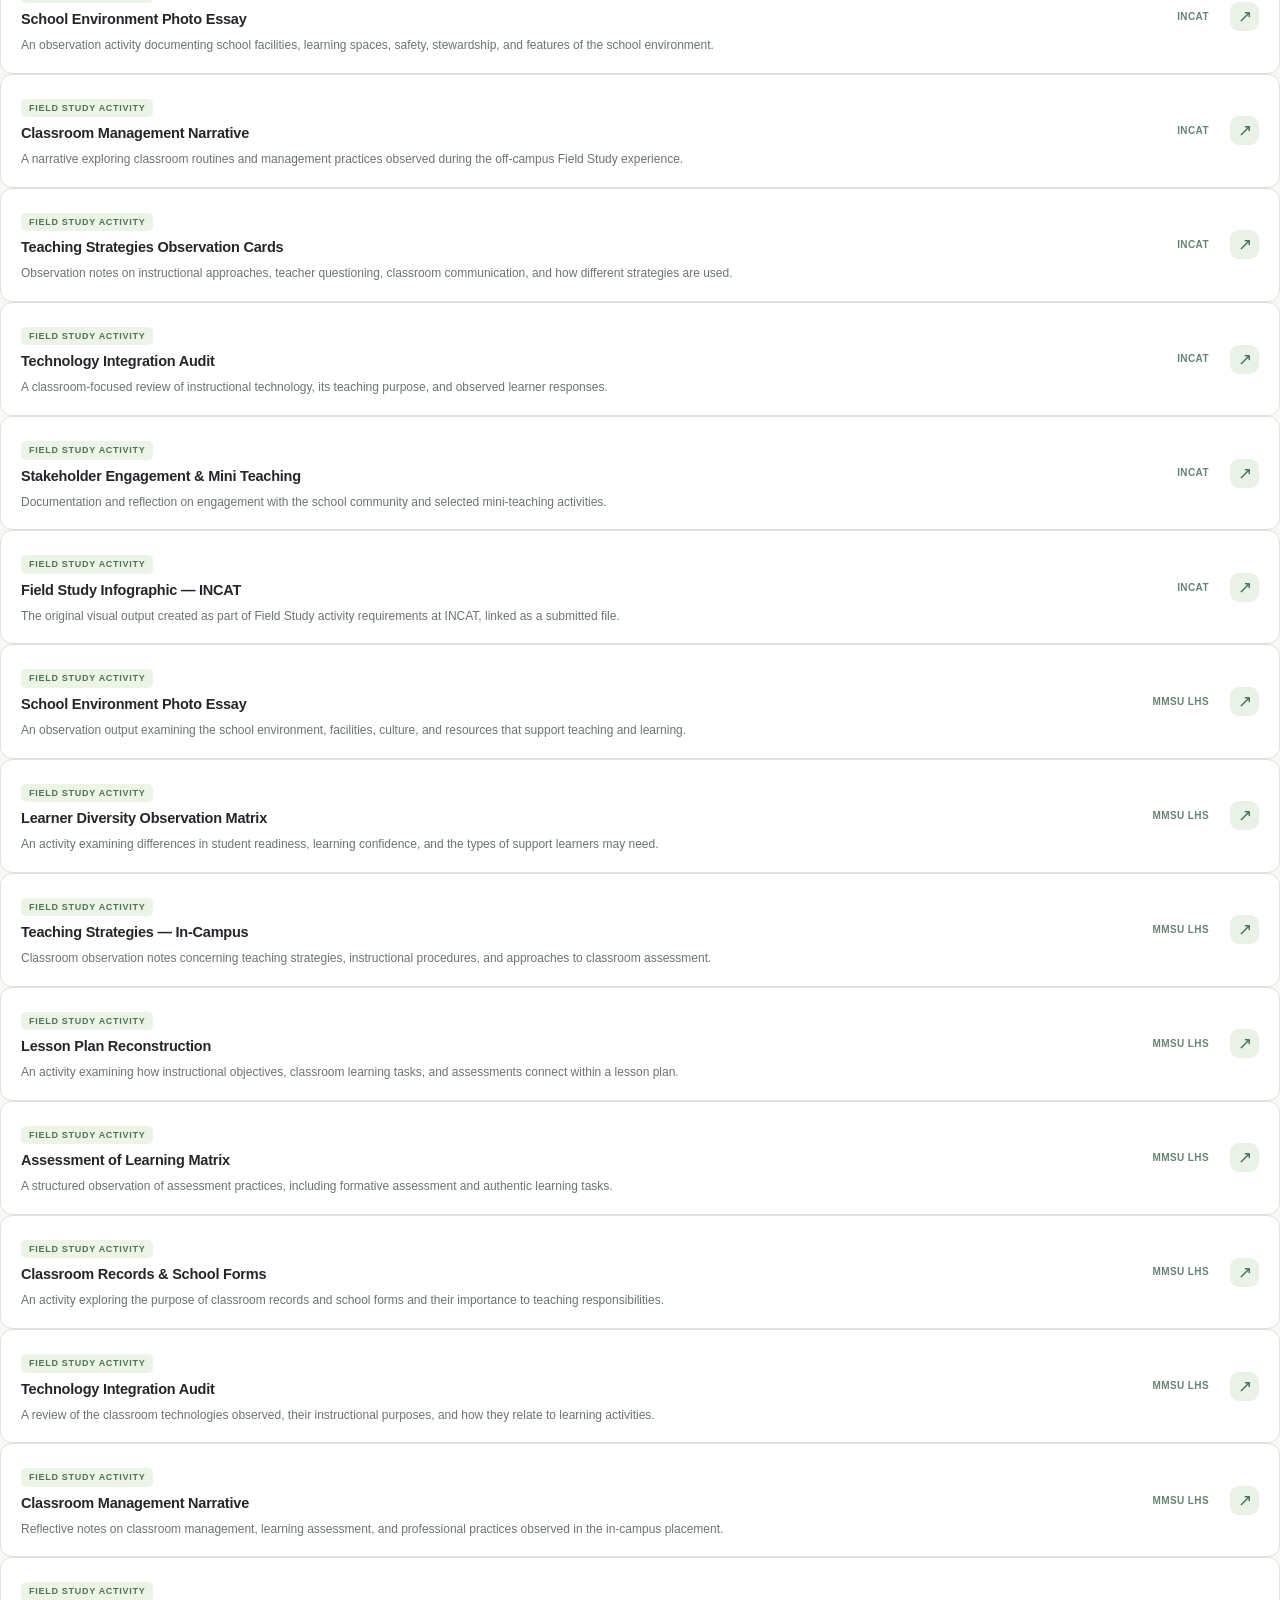
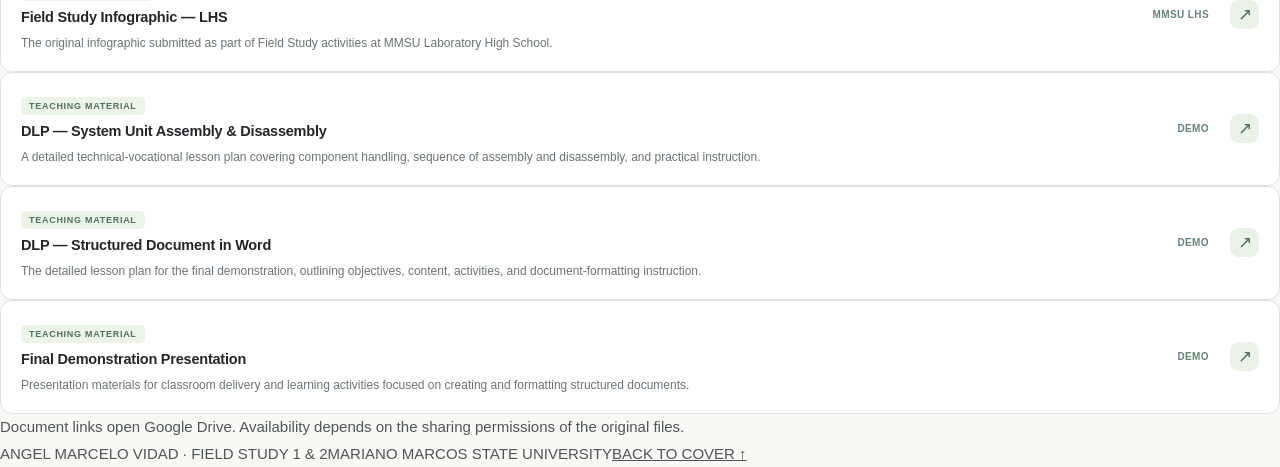
==== commit 88396410: "Rebuild Angel portfolio as distinctive notebook journal chapter" ====
--- a/documents.html
+++ b/documents.html
@@ -1,58 +1,44 @@
 <!doctype html>
-<html lang="en">
-<head>
-  <meta charset="utf-8">
-  <meta name="viewport" content="width=device-width, initial-scale=1">
-  <meta name="theme-color" content="#25252a">
-  <meta name="description" content="Search the original 27 Field Study journals, classroom activity submissions, teaching materials, and CV of Angel Marcelo Vidad.">
-  <meta property="og:title" content="Document Archive | Angel Marcelo Vidad">
-  <meta property="og:description" content="Search the original 27 Field Study journals, classroom activity submissions, teaching materials, and CV of Angel Marcelo Vidad.">
-  <meta property="og:type" content="website">
-  <title>Document Archive | Angel Marcelo Vidad</title>
-  <link rel="preconnect" href="https://fonts.googleapis.com">
-  <link rel="preconnect" href="https://fonts.gstatic.com" crossorigin>
-  <link href="https://fonts.googleapis.com/css2?family=DM+Sans:wght@400;500;600;700&family=Manrope:wght@400;500;600;700;800&display=swap" rel="stylesheet">
-  <link rel="stylesheet" href="styles.css?v=7">
+<html lang="en"><head>
+<meta charset="utf-8"><meta name="viewport" content="width=device-width,initial-scale=1">
+<meta name="theme-color" content="#f6f1e8">
+<meta name="description" content="A searchable index of Angel Marcelo Vidad's 27 original Field Study journals, activities, lesson plans, and curriculum vitae.">
+<meta property="og:title" content="Document Index | Angel Marcelo Vidad">
+<meta property="og:description" content="A searchable index of Angel Marcelo Vidad's 27 original Field Study journals, activities, lesson plans, and curriculum vitae.">
+<meta property="og:type" content="website">
+<title>Document Index | Angel Marcelo Vidad</title>
+<link rel="preconnect" href="https://fonts.googleapis.com"><link rel="preconnect" href="https://fonts.gstatic.com" crossorigin>
+<link href="https://fonts.googleapis.com/css2?family=Libre+Baskerville:wght@400;700&family=Nunito+Sans:wght@400;500;600;700;800&display=swap" rel="stylesheet">
+<link rel="stylesheet" href="styles.css?v=8">
 </head>
-<body>
-<a class="skip-link" href="#main">Skip to content</a>
-<header class="site-header">
-  <div class="nav-shell">
-    <a href="index.html" class="brand" aria-label="Angel Marcelo Vidad — homepage">
-      <span class="brand-symbol" aria-hidden="true">a<span>.</span></span>
-      <span class="brand-label">Angel Marcelo Vidad<small>FIELD STUDY PORTFOLIO</small></span>
-    </a>
-    <nav class="main-nav" aria-label="Main navigation">
-      <a href="index.html" >Overview</a>
-      <a href="fieldwork.html" >Field Study</a>
-      <a href="teaching.html" >Teaching Work</a>
-      <a href="documents.html" aria-current="page">Documents</a>
-    </nav>
-    <a class="nav-cta" href="documents.html">Explore files <span aria-hidden="true">↗</span></a>
+<body><a class="skip-to" href="#main">Skip to content</a><header class="topbar">
+<div class="frame topbar-inner"><a href="index.html" class="wordmark" aria-label="Angel Marcelo Vidad, home"><span class="wordmark-sign">AMV</span><span class="wordmark-type">FIELD STUDY JOURNAL<small>Angel Marcelo Vidad</small></span></a>
+<nav class="chapter-nav" aria-label="Portfolio pages">
+<a href="index.html" >Cover</a>
+<a href="fieldwork.html" >Field Notes</a>
+<a href="teaching.html" >Teaching Notes</a>
+<a href="documents.html" aria-current="page">Archive</a>
+</nav></div></header>
+<main id="main">
+  <section class="chapter-header frame">
+    <div class="chapter-side"><span>FIELD STUDY JOURNAL</span><strong>06</strong><span>PAGE / INDEX</span></div>
+    <div class="chapter-headcopy"><p class="micro-label">CHAPTER III / ORIGINAL SUBMISSIONS</p><h1>The document<br>index.</h1><p>This reference section organizes the original Field Study work into journals, observation activities, teaching materials, and supporting documents. All files link to their source submissions.</p><div class="chapter-tags"><span>27 ORIGINAL FILES</span><span>INCAT</span><span>MMSU LHS</span></div></div>
+  </section>
+  <div class="frame archive-layout">
+    <aside class="archive-guide"><div class="guide-heading">HOW TO USE THE INDEX</div><p>Search by a title or topic, or select a category and school placement. Each item leads to the corresponding file in Google Drive.</p>
+    <div class="guide-count"><strong>27</strong><span>DOCUMENTS</span></div>
+    <div class="guide-types"><span>08 WEEKLY JOURNALS</span><span>15 FIELD STUDY ACTIVITIES</span><span>03 TEACHING OUTPUTS</span><span>01 CURRICULUM VITAE</span></div></aside>
+    <div class="archive-main">
+      <div class="ruled-title"><span>REFERENCE COLLECTION</span><span>INDEX A—Z / FIELD STUDY</span></div>
+      <form class="archive-form" role="search" onsubmit="return false">
+        <label><span>FIND A DOCUMENT</span><input id="fileSearch" type="search" autocomplete="off" placeholder="Search topic, title, or keyword"></label>
+        <label><span>TYPE</span><select id="typeFilter"><option value="all">All types</option><option value="journals">Weekly journals</option><option value="activities">FS activities</option><option value="teaching">Teaching work</option><option value="profile">CV</option></select></label>
+        <label><span>SCHOOL</span><select id="schoolFilter"><option value="all">All schools</option><option value="INCAT">INCAT</option><option value="MMSU LHS">MMSU LHS</option><option value="DEMO">Teaching</option><option value="CV">Profile</option></select></label>
+      </form>
+      <div class="result-bar"><span id="resultCount" aria-live="polite">27 documents</span><span>SELECT A TITLE TO VIEW ↗</span></div>
+      <div id="fileRows" class="indexed-files" aria-live="polite"></div>
+      <p id="emptyMessage" class="no-match" hidden>No documents match this search. Try changing your filters or searching for a broader term.</p>
+      <p class="index-disclaimer">Document links open Google Drive. Availability depends on the sharing permissions of the original files.</p>
+    </div>
   </div>
-</header>
-<main id="main">
-  <section class="page-banner banner-documents"><div class="shell page-banner-grid"><div><span class="eyebrow eyebrow-light"><span class="mini-square"></span> PORTFOLIO ARCHIVE / 03</span><h1>All the work.<br>One organized place.</h1><p>This collection brings together the original journals, observation activities, lesson plans, instructional materials, and supporting documents from my Field Study portfolio.</p></div><div class="page-banner-graphic graphic-documents"><span class="graphic-ring" aria-hidden="true"></span><span>27<br>ORIGINAL FILES</span></div></div></section>
-  <section class="section shell document-section">
-    <div class="section-top"><div><span class="section-index">DOCUMENT LIBRARY</span><h2>Find a submission</h2></div><p>Search by file title or topic, or use the filters to view work from a particular category or school placement. Each file opens in Google Drive.</p></div>
-    <div class="archive-metrics"><div><strong>08</strong><span>Weekly journals</span></div><div><strong>15</strong><span>Field Study activities</span></div><div><strong>03</strong><span>Teaching files</span></div><div><strong>01</strong><span>Curriculum vitae</span></div></div>
-    <form class="library-tools" role="search" onsubmit="return false">
-      <label class="search-input"><span>Search the collection</span><input id="fileSearch" type="search" autocomplete="off" placeholder="Try 'lesson plan', 'assessment', or 'week 5'"></label>
-      <label><span>Document type</span><select id="typeFilter"><option value="all">All categories</option><option value="journals">Weekly journals</option><option value="activities">Field Study activities</option><option value="teaching">Teaching materials</option><option value="profile">Curriculum vitae</option></select></label>
-      <label><span>School / source</span><select id="schoolFilter"><option value="all">All locations</option><option value="INCAT">INCAT</option><option value="MMSU LHS">MMSU LHS</option><option value="DEMO">Teaching demonstration</option><option value="CV">Profile</option></select></label>
-    </form>
-    <div class="library-heading"><div><span class="section-index">BROWSE ORIGINAL SUBMISSIONS</span><h2>Available files</h2></div><span id="resultCount" aria-live="polite">27 documents</span></div>
-    <div class="file-list" id="fileRows" aria-live="polite"></div>
-    <p id="emptyMessage" class="empty-message" hidden>No documents match your current search. Try a broader term or another category.</p>
-    <p class="library-note">These links lead to the original Google Drive files. Access depends on each file's sharing permissions.</p>
-  </section>
-</main>
-<footer class="site-footer">
-  <div class="shell footer-grid">
-    <div><strong>Angel Marcelo Vidad<span class="accent-mark">.</span></strong><p>Field Study 1 &amp; 2 · A collection of learning, teaching, and reflection.</p></div>
-    <div class="footer-links"><a href="fieldwork.html">Field Study</a><a href="teaching.html">Teaching Work</a><a href="documents.html">Original documents</a></div>
-    <div class="footer-meta"><span>Mariano Marcos State University</span><span>College of Teacher Education</span><span>© 2026</span></div>
-  </div>
-</footer>
-<script src="script.js?v=7" defer></script>
-</body></html>+</main><footer class="journal-footer"><div class="frame footer-line"><span>ANGEL MARCELO VIDAD · FIELD STUDY 1 &amp; 2</span><span>MARIANO MARCOS STATE UNIVERSITY</span><a href="index.html">BACK TO COVER ↑</a></div></footer><script src="script.js?v=8" defer></script></body></html>
--- a/styles.css
+++ b/styles.css
@@ -1,166 +1,310 @@
-/* Angel Marcelo Vidad — academic portfolio, restrained fifth-generation redesign */
+/* Angel Marcelo Vidad | 2026 portfolio visual design
+   All graphics are CSS shapes and typography, no photographs or image files. */
 :root{
-  --navy:#1b3450;
-  --blue:#2d628c;
-  --blue-dark:#224f74;
-  --ink:#203044;
-  --text:#4f5f70;
-  --subtle:#748396;
-  --line:#dfe5eb;
-  --pale:#f6f8fa;
-  --surface:#ffffff;
-  --heading:"Barlow",Arial,Helvetica,sans-serif;
-  --body:"Source Sans 3","Segoe UI",Arial,sans-serif;
+ --ink:#25252a;--ink-2:#383a3c;--paper:#f8f9f5;--white:#ffffff;
+ --text:#505559;--muted:#767e7c;--line:#dde2de;
+ --lime:#d9ec86;--lime-deep:#a9c557;--mint:#d3e7dc;--mint-dark:#3c6958;
+ --lavender:#e4e0f7;--sand:#f0ede5;
+ --heading:"Manrope","Segoe UI",Arial,sans-serif;--body:"DM Sans","Segoe UI",Arial,sans-serif
 }
 *{box-sizing:border-box}
 html{scroll-behavior:smooth}
-body{margin:0;background:var(--surface);color:var(--text);font:16px/1.65 var(--body);-webkit-font-smoothing:antialiased}
+body{margin:0;background:var(--paper);color:var(--text);font:15px/1.75 var(--body);-webkit-font-smoothing:antialiased}
 a{color:inherit}
 button,input,select{font:inherit}
-h1,h2,h3,p,dl{margin:0}
-h1,h2,h3{font-family:var(--heading);line-height:1.22;color:var(--ink);letter-spacing:-.018em}
-h1{font-size:clamp(2.65rem,4.8vw,3.65rem);font-weight:600}
-h2{font-size:clamp(1.65rem,2.6vw,2.15rem);font-weight:600}
-h3{font-size:1.5rem;font-weight:600}
-p{line-height:1.75}
+h1,h2,h3,h4,p,dl,figure{margin:0}
+h1,h2,h3,h4{color:var(--ink);font-family:var(--heading);letter-spacing:-.042em;line-height:1.22}
+h1{font-size:clamp(2.75rem,5.05vw,4.35rem);font-weight:800}
+h2{font-size:clamp(1.9rem,3.2vw,2.75rem);font-weight:800}
+h3{font-size:1.18rem;font-weight:800}
+p{line-height:1.78}
 [hidden]{display:none!important}
-.skip-link:not(:focus){position:absolute;overflow:hidden;clip:rect(0,0,0,0);width:1px;height:1px;white-space:nowrap}
-.skip-link:focus{position:fixed;top:12px;left:12px;padding:10px 15px;background:white;z-index:100;border:2px solid var(--blue)}
-:focus-visible{outline:2px solid var(--blue);outline-offset:4px}
-.site-header{border-bottom:1px solid var(--line);background:var(--surface)}
-.header-inner{max-width:1170px;margin:auto;min-height:88px;padding:16px 32px;display:flex;justify-content:space-between;align-items:center;gap:32px}
-.identity{text-decoration:none;display:flex;flex-direction:column;gap:1px;flex-shrink:0}
-.identity strong{font:600 20px/1.2 var(--heading);color:var(--navy)}
-.identity span{color:var(--subtle);font-size:12px;letter-spacing:.07em;text-transform:uppercase;font-weight:600}
-.primary-nav{display:flex;align-items:center;gap:31px;white-space:nowrap}
-.primary-nav a{display:inline-flex;align-items:center;text-decoration:none;font-size:14px;color:var(--text);font-weight:600;min-height:44px;border-bottom:2px solid transparent;transition:color .15s}
-.primary-nav a[aria-current=page]{color:var(--blue);border-bottom-color:var(--blue)}
-.primary-nav a:hover{color:var(--blue)}
-.content-area{width:min(100% - 64px,1070px);margin:0 auto}
-.eyebrow{font:700 12px/1.35 var(--body);letter-spacing:.115em;color:var(--blue);text-transform:uppercase}
-.home-intro{display:grid;grid-template-columns:minmax(0,1.3fr) minmax(285px,.7fr);gap:clamp(40px,7vw,105px);padding-top:102px;padding-bottom:101px;align-items:center}
-.intro-main h1{margin:16px 0 20px;max-width:620px}
-.lead{font-size:clamp(18px,2vw,21px);line-height:1.65;max-width:610px}
-.intro-actions{display:flex;align-items:center;gap:30px;flex-wrap:wrap;margin-top:33px}
-.action-primary{display:inline-flex;align-items:center;gap:19px;text-decoration:none;background:var(--blue);color:white;font-size:15px;font-weight:700;padding:12px 19px;border-radius:3px;transition:background .15s}
-.action-primary:hover{background:var(--blue-dark)}
-.action-link{font-weight:700;color:var(--blue);font-size:15px;text-decoration:none}
-.action-link:hover{text-decoration:underline;text-underline-offset:4px}
-.profile-details{padding-left:27px;border-left:2px solid var(--line)}
-.profile-details h2{font:600 17px/1.3 var(--heading);margin:0 0 19px}
-.profile-details dl>div{padding:12px 0;border-top:1px solid var(--line)}
-.profile-details dt{font:700 11px/1.3 var(--body);letter-spacing:.09em;text-transform:uppercase;color:var(--subtle);margin-bottom:5px}
-.profile-details dd{margin:0;color:var(--ink);font-size:15px;line-height:1.55}
-.section-soft{background:var(--pale);border-top:1px solid var(--line);border-bottom:1px solid var(--line)}
-.about-columns{display:grid;grid-template-columns:minmax(170px,.32fr) minmax(0,1fr);gap:38px;padding-top:69px;padding-bottom:70px}
-.section-kicker{display:flex;align-items:center;gap:12px;height:24px;margin-top:7px;color:var(--blue);font-size:12px;letter-spacing:.1em;font-weight:700}
-.section-rule{width:20px;height:2px;background:var(--blue)}
-.prose h2{margin-bottom:22px}
-.prose p{font-size:17px;max-width:735px;margin-bottom:17px}
-.text-anchor{display:inline-flex;align-items:center;gap:10px;text-decoration:none;color:var(--blue);font-weight:700;margin-top:8px;font-size:15px}
-.text-anchor:hover{text-decoration:underline;text-underline-offset:5px}
-.home-sections{padding-top:81px;padding-bottom:110px}
-.section-heading{margin-bottom:28px}
-.section-heading h2{margin-top:10px}
-.content-links{display:grid;grid-template-columns:repeat(3,minmax(0,1fr));border-top:1px solid var(--line);border-bottom:1px solid var(--line)}
-.content-links>a{min-height:245px;display:flex;flex-direction:column;padding:25px 24px 22px 0;text-decoration:none;gap:12px}
-.content-links>a+a{border-left:1px solid var(--line);padding-left:25px}
-.content-links>a:hover strong,.content-links>a:hover .line-arrow{color:var(--blue)}
-.contents-label{font-size:11px;font-weight:700;letter-spacing:.08em;color:var(--subtle)}
-.content-links strong{font:600 23px/1.25 var(--heading);color:var(--ink)}
-.content-links>a>span:nth-of-type(2){font-size:15px;line-height:1.55;color:var(--text)}
-.line-arrow{margin-top:auto;color:var(--blue);font-size:14px;font-weight:700}
-.inner-main{min-height:calc(100vh - 160px)}
-.page-heading{padding:74px 0 72px;border-bottom:1px solid var(--line);max-width:100%}
-.page-heading h1{margin-top:12px}
-.page-heading>p:last-child{font-size:18px;max-width:785px;line-height:1.75;margin-top:20px}
-.section-heading-tight{margin-top:64px;margin-bottom:8px}
-.school-entry{display:grid;grid-template-columns:200px minmax(0,1fr);gap:43px;padding:33px 0 48px;border-bottom:1px solid var(--line)}
-.school-side{display:flex;align-items:flex-start;gap:20px}
-.school-number{font:600 30px/1 var(--heading);color:var(--blue)}
-.school-type{font-size:11px;font-weight:700;letter-spacing:.095em;color:var(--subtle);margin-top:5px}
-.school-content h3{font-size:28px;max-width:670px;margin-bottom:16px}
-.school-content p{max-width:700px;font-size:17px;margin-bottom:17px}
-.school-content .text-anchor{margin-top:4px}
-.bottom-navigation{margin:57px 0 90px;display:flex;justify-content:flex-end}
-.bottom-navigation a{color:var(--blue);font-weight:700;text-decoration:none;font-size:16px}
-.bottom-navigation a:hover{text-decoration:underline;text-underline-offset:5px}
-.outputs{border-top:1px solid var(--line)}
-.output-row{display:grid;grid-template-columns:185px minmax(0,1fr) 110px;gap:25px;align-items:start;padding:30px 0 36px;border-bottom:1px solid var(--line)}
-.output-type{color:var(--subtle);font-size:11px;letter-spacing:.09em;font-weight:700;text-transform:uppercase;padding-top:6px}
-.output-row h3{font-size:23px;margin-bottom:11px}
-.output-row p{font-size:16px;max-width:575px}
-.output-link{justify-self:end;font-weight:700;color:var(--blue);text-decoration:none;font-size:15px;white-space:nowrap;margin-top:5px}
-.output-link:hover{text-decoration:underline;text-underline-offset:4px}
-.library-tools{display:grid;grid-template-columns:minmax(240px,1.3fr) minmax(155px,.65fr) minmax(155px,.65fr);gap:16px;margin:42px 0 34px}
-.library-tools label{min-width:0;display:flex;flex-direction:column;gap:7px}
-.library-tools label>span{font-weight:700;color:var(--ink);font-size:13px}
-.library-tools input,.library-tools select{min-width:0;width:100%;border:1px solid #c8d3dd;background:white;border-radius:3px;padding:10px 11px;color:var(--ink);height:44px;font-size:15px}
-.library-tools input:focus,.library-tools select:focus{border-color:var(--blue);outline:2px solid #b4d0e5;outline-offset:1px}
-.library-heading{display:flex;align-items:center;justify-content:space-between;gap:20px;padding-bottom:17px;border-bottom:2px solid var(--navy)}
-.library-heading h2{font-size:21px}
-.library-heading>span{font-size:14px;color:var(--subtle);font-weight:600}
-.file-row{display:grid;grid-template-columns:minmax(0,1fr) 100px 24px;gap:14px;align-items:center;min-height:82px;padding:17px 8px;border-bottom:1px solid var(--line);text-decoration:none}
-.file-row:hover{background:var(--pale)}
-.file-title{display:block;font-size:16px;line-height:1.4;color:var(--ink);font-weight:700}
-.file-description{display:block;font-size:14px;color:var(--text);line-height:1.5;margin-top:3px}
-.file-place{font-size:12px;color:var(--subtle);text-align:right;font-weight:700}
-.file-arrow{justify-self:end;font-size:17px;color:var(--blue)}
-.empty-message{padding:30px 0;color:var(--subtle)}
-.library-note{font-size:14px;color:var(--subtle);margin:24px 0 90px}
-.site-footer{border-top:1px solid var(--line);background:var(--surface)}
-.footer-inner{max-width:1170px;margin:auto;padding:26px 32px;display:flex;justify-content:space-between;gap:24px;align-items:center;color:var(--subtle);font-size:13px}
-@media(max-width:900px){
- .home-intro{grid-template-columns:1fr;gap:44px;padding-top:74px;padding-bottom:75px}
- .profile-details{border-left:0;border-top:1px solid var(--line);padding-left:0;padding-top:21px;display:grid;grid-template-columns:155px 1fr;gap:23px}
- .profile-details h2{margin:7px 0}
- .profile-details dl>div:first-child{border-top:0;padding-top:0}
- .school-entry{grid-template-columns:150px 1fr;gap:22px}
- .school-side{display:block}
- .school-type{display:block;margin-top:12px}
- .output-row{grid-template-columns:135px minmax(0,1fr);gap:18px}
- .output-link{grid-column:2;justify-self:start;margin-top:0}
+.skip-link:not(:focus){position:absolute;width:1px;height:1px;overflow:hidden;clip:rect(0,0,0,0);white-space:nowrap}
+.skip-link:focus{position:fixed;top:12px;left:12px;z-index:100;background:white;color:var(--ink);padding:10px 15px;outline:2px solid var(--ink)}
+:focus-visible{outline:3px solid #96b943;outline-offset:4px}
+.shell{width:min(1160px,calc(100% - 64px));margin:auto}
+.site-header{height:88px;background:var(--white);border-bottom:1px solid var(--line);position:relative;z-index:10}
+.nav-shell{max-width:1300px;height:100%;padding:0 36px;margin:auto;display:flex;align-items:center;justify-content:space-between;gap:28px}
+.brand{display:flex;align-items:center;gap:12px;text-decoration:none;min-width:255px}
+.brand-symbol{display:grid;place-items:center;flex:0 0 44px;height:44px;background:var(--ink);border-radius:12px;color:white;font:800 28px/1 var(--heading);letter-spacing:-.095em}
+.brand-symbol span{color:var(--lime)}
+.brand-label{font:800 14px/1.2 var(--heading);color:var(--ink);white-space:nowrap}
+.brand-label small{display:block;font:700 9px/1.4 var(--body);letter-spacing:.13em;color:var(--muted);margin-top:5px}
+.main-nav{display:flex;align-items:center;gap:clamp(14px,2.3vw,32px);white-space:nowrap}
+.main-nav a{text-decoration:none;color:#6b7271;font-size:13px;font-weight:700;position:relative;padding:12px 0}
+.main-nav a:hover{color:var(--ink)}
+.main-nav a[aria-current=page]{color:var(--ink)}
+.main-nav a[aria-current=page]::after{content:"";height:4px;background:var(--lime-deep);border-radius:6px;left:0;right:0;bottom:4px;position:absolute}
+.nav-cta{background:var(--ink);color:white;text-decoration:none;white-space:nowrap;border-radius:9px;padding:11px 15px;font-size:12px;font-weight:800;transition:transform .18s,background .18s}
+.nav-cta:hover{background:#414545;transform:translateY(-2px)}
+.nav-cta span{padding-left:11px;color:var(--lime)}
+
+/* Main header with deliberately composed typography + graphical learning diagram */
+.hero-band{background:var(--ink);color:white;overflow:hidden}
+.hero-layout{display:grid;grid-template-columns:minmax(0,1.13fr) minmax(350px,.87fr);gap:clamp(38px,5vw,86px);align-items:center;padding-top:82px;padding-bottom:86px}
+.eyebrow{font:800 10px/1.5 var(--body);letter-spacing:.145em;color:var(--mint-dark);text-transform:uppercase}
+.eyebrow-light{color:#d9e6d1}
+.mini-square{display:inline-block;width:9px;height:9px;margin-right:10px;background:var(--lime);border-radius:2px;vertical-align:baseline}
+.hero-copy h1{color:white;margin:24px 0 25px;line-height:1.09;font-size:clamp(2.7rem,4.3vw,3.9rem)}
+.hero-copy h1 span{color:var(--lime)}
+.hero-copy>p{max-width:625px;color:#c5c9c7;font-size:15.8px;line-height:1.85}
+.hero-copy>p strong{color:white}
+.hero-actions{display:flex;align-items:center;flex-wrap:wrap;gap:22px;margin-top:30px}
+.primary-button{display:inline-flex;align-items:center;gap:18px;border-radius:10px;background:var(--lime);color:#272c20;text-decoration:none;font-weight:800;padding:13px 18px;font-size:13px;transition:transform .2s,background .2s}
+.primary-button:hover{background:#e8f59d;transform:translateY(-2px)}
+.primary-button span{font-size:17px}
+.light-link{color:#e1e5dc;text-decoration:none;font-size:13px;font-weight:700}
+.light-link span{color:var(--lime);margin-left:8px}
+.light-link:hover{text-decoration:underline;text-underline-offset:5px}
+.hero-footnote{margin-top:62px;padding-top:18px;border-top:1px solid #44484a;font-size:9px;font-weight:700;letter-spacing:.1em;color:#929a98}
+.hero-footnote span{margin:0 8px;color:var(--lime)}
+.hero-visual{background:#dce7d5;position:relative;overflow:hidden;isolation:isolate;min-height:420px;border-radius:25px;padding:27px 28px;color:var(--ink);box-shadow:20px 22px 0 rgba(255,255,255,.055)}
+.visual-head{display:flex;justify-content:space-between;align-items:center;font-size:10px;letter-spacing:.15em;font-weight:800;position:relative;z-index:4}
+.visual-symbol{font-size:29px;line-height:1;color:#4f735a}
+.orbit{position:absolute;border:1.5px solid rgba(58,106,81,.26);border-radius:50%;width:390px;height:390px;top:-32px;right:-70px}
+.orbit-b{width:286px;height:286px;top:20px;right:-18px}
+.orbit-a::before{content:"";position:absolute;background:#93bdab;width:20px;height:20px;border-radius:50%;left:36px;top:60px}
+.orbit-b::after{content:"";position:absolute;background:#d5e77b;width:28px;height:28px;border-radius:50%;bottom:21px;left:24px}
+.visual-middle{display:flex;align-items:center;justify-content:center;flex-direction:column;position:relative;z-index:2;min-height:245px}
+.visual-middle strong{font:800 156px/.93 var(--heading);letter-spacing:-.11em;color:#2b5b48;margin:7px 0 0;transform:translateX(-8px)}
+.visual-small{font-size:10px;font-weight:800;letter-spacing:.16em}
+.visual-steps{display:grid;grid-template-columns:repeat(2,1fr);gap:8px;position:relative;z-index:4}
+.visual-steps span{background:rgba(255,255,255,.68);padding:12px 13px;border-radius:9px;font-size:10px;font-weight:700;color:#507263;display:flex;gap:10px;align-items:center}
+.visual-steps strong{font-size:12px;color:var(--ink)}
+.stats-strip{display:grid;grid-template-columns:repeat(3,1fr) 1.25fr;gap:0;background:white;border:1px solid var(--line);border-radius:16px;transform:translateY(-33px);position:relative;z-index:2;box-shadow:0 15px 35px rgba(27,37,29,.05)}
+.stat{min-height:109px;padding:21px 26px;display:flex;gap:15px;align-items:center;border-right:1px solid var(--line)}
+.stat:last-child{border-right:0}
+.stat strong{font:800 42px/1 var(--heading);color:var(--ink);letter-spacing:-.055em}
+.stat>span{font-size:12px;line-height:1.5;color:#656f68;font-weight:600}
+.stat-word{background:#f5f7eb;border-radius:0 16px 16px 0;display:flex;align-items:center;justify-content:center}
+.stat-word span{font-size:11px;color:#476452;letter-spacing:.12em;font-weight:800}
+.stat-word i{font-style:normal;padding:0 5px;color:#a6c75a}
+.section{padding:87px 0}
+.about-layout{display:grid;grid-template-columns:235px minmax(0,1fr);gap:55px;padding-top:57px;padding-bottom:95px}
+.side-caption{display:flex;flex-direction:column;gap:14px;align-items:flex-start;font-size:10px;font-weight:800;letter-spacing:.14em;color:var(--muted)}
+.section-index{display:block;color:var(--mint-dark);font:800 10px/1.5 var(--body);letter-spacing:.16em}
+.accent-line{height:4px;width:42px;background:var(--lime-deep);border-radius:5px}
+.about-copy h2{max-width:830px;margin-bottom:22px}
+.about-copy p{font-size:15.8px;color:#535b57;max-width:840px;margin-bottom:17px}
+.underlined-action{display:inline-flex;align-items:center;gap:18px;color:#2b6654;font-weight:800;text-decoration:none;font-size:13px;padding-bottom:5px;border-bottom:2px solid #9aba83;margin-top:8px}
+.underlined-action:hover{color:#192e25}
+.section-wash{background:#edf1e9}
+.section-top{display:flex;align-items:end;justify-content:space-between;gap:55px;margin-bottom:34px}
+.section-top>div{max-width:655px}
+.section-top h2{margin-top:11px}
+.section-top>p{max-width:410px;font-size:14px;line-height:1.78;color:#657069;padding:0 0 4px}
+.focus-grid{display:grid;grid-template-columns:repeat(4,1fr);gap:15px}
+.focus-item{background:#fff;border:1px solid #dce4dc;border-radius:16px;padding:24px 22px 25px;min-height:255px;position:relative;transition:transform .18s,box-shadow .18s}
+.focus-item:hover{transform:translateY(-4px);box-shadow:0 11px 30px rgba(40,60,42,.09)}
+.focus-icon{display:grid;place-items:center;font-size:28px;line-height:1;color:#316451;width:52px;height:52px;border-radius:13px;background:#e6f2df;margin-bottom:33px}
+.focus-num{display:block;font-size:10px;color:#6c8b76;font-weight:800;letter-spacing:.14em;margin-bottom:12px}
+.focus-item h3{margin-bottom:12px;line-height:1.37}
+.focus-item p{font-size:12.5px;line-height:1.72;color:#66726d}
+.portal-grid{display:grid;grid-template-columns:repeat(3,minmax(0,1fr));gap:17px}
+.portal{display:flex;flex-direction:column;align-items:flex-start;min-height:355px;border-radius:18px;text-decoration:none;padding:25px;position:relative;overflow:hidden;transition:transform .2s,box-shadow .2s}
+.portal:hover{transform:translateY(-4px);box-shadow:0 15px 28px rgba(37,37,42,.1)}
+.portal-dark{background:#30323a;color:white}
+.portal-cream{background:#f1eddb;color:#282e2c}
+.portal-green{background:#c8e2d4;color:#243c30}
+.portal-kicker{font-size:10px;letter-spacing:.14em;font-weight:800;position:relative;z-index:2}
+.portal-art{position:absolute;right:22px;top:43px;font:800 113px/1 var(--heading);letter-spacing:-.11em;opacity:.14;pointer-events:none}
+.portal-art-two{font-size:150px;right:9px;top:26px;opacity:.17}
+.portal-art-three{font-size:136px;top:24px}
+.portal strong{font:800 25px/1.2 var(--heading);letter-spacing:-.047em;margin-top:auto;margin-bottom:12px;max-width:270px;position:relative;z-index:2}
+.portal-desc{font-size:12.6px;line-height:1.7;max-width:270px;opacity:.82;position:relative;z-index:2}
+.portal-go{font-size:12px;font-weight:800;padding-top:20px;position:relative;z-index:2}
+.portal-dark .portal-go{color:var(--lime)}
+.portal-cream .portal-go{color:#3f745b}
+.portal-green .portal-go{color:#2c5c4c}
+.reflection-band{background:var(--lavender);padding:69px 0}
+.reflection-grid{display:grid;grid-template-columns:1fr .8fr;gap:60px;align-items:center}
+.reflection-grid h2{margin-top:9px;font-size:clamp(1.9rem,3vw,2.6rem);max-width:600px}
+.reflection-grid p{font-size:15px;max-width:490px}
+
+/* Subpages: large framed heading with CSS-built abstract orbit */
+.page-banner{background:#31363a;color:white;overflow:hidden}
+.page-banner-grid{display:grid;grid-template-columns:minmax(0,1fr) 300px;gap:40px;align-items:center;min-height:355px;padding-top:55px;padding-bottom:58px}
+.page-banner h1{color:white;margin:19px 0 19px;font-size:clamp(2.5rem,4.6vw,4rem);line-height:1.12}
+.page-banner p{max-width:710px;color:#d1d8d2;line-height:1.76;font-size:15px}
+.page-banner-graphic{position:relative;width:250px;height:250px;border-radius:50%;background:#c9dfcf;color:#27533e;display:flex;align-items:center;justify-content:center;text-align:center;justify-self:center;isolation:isolate;box-shadow:0 0 0 17px rgba(221,241,222,.08)}
+.page-banner-graphic>span:last-child{font-size:17px;font-weight:800;letter-spacing:.11em;line-height:1.85;z-index:2}
+.graphic-ring{position:absolute;inset:27px;border-radius:50%;border:2px dashed rgba(40,93,67,.38)}
+.graphic-ring:before{content:"";position:absolute;width:25px;height:25px;border-radius:50%;background:#d8e98b;top:-13px;right:44px}
+.banner-teaching{background:#323342}
+.graphic-teaching{background:#e5ddf1;color:#554470;box-shadow:0 0 0 17px rgba(217,206,238,.07)}
+.graphic-teaching .graphic-ring{border-color:#b2a4d3}
+.banner-documents{background:#2d3e37}
+.graphic-documents{background:#dfe8bb;color:#455629}
+.graphic-documents>span:last-child{font-size:19px;line-height:1.4}
+.intro-note{display:grid;grid-template-columns:200px 1fr;gap:40px;background:white;border:1px solid var(--line);border-radius:15px;padding:29px 35px;margin-top:49px}
+.intro-note>span{font-size:10px;color:#52725b;font-weight:800;letter-spacing:.14em;padding-top:3px}
+.intro-note p{font-size:15px;color:#59635d}
+.placement-feature{display:grid;grid-template-columns:200px minmax(0,1fr);gap:46px;padding:76px 0;border-bottom:1px solid #d8dfd7}
+.placement-aside{display:flex;flex-direction:column;align-items:flex-start;gap:15px;font-size:11px;letter-spacing:.12em;font-weight:800;color:#637a6b}
+.placement-monogram{display:grid;place-items:center;width:130px;height:130px;border:1px solid #8cb39e;background:#d9e7d7;color:#426853;font:800 48px var(--heading);letter-spacing:-.09em;border-radius:26px;transform:rotate(-5deg);margin:20px 0}
+.placement-alt .placement-monogram{background:#e6e0f4;border-color:#b8acd3;color:#675881;transform:rotate(5deg)}
+.placement-main>h2{margin:13px 0 20px;max-width:680px}
+.placement-main>p{max-width:850px;margin-bottom:16px;font-size:15.4px}
+.experience-points{display:grid;grid-template-columns:repeat(3,1fr);gap:13px;margin:31px 0}
+.experience-points>div{background:#fff;border:1px solid var(--line);border-radius:11px;padding:20px 18px;display:flex;flex-direction:column;gap:10px}
+.experience-points>div>span{font-size:10px;letter-spacing:.12em;font-weight:800;color:#6b9973}
+.experience-points h3{font-size:14px;margin-bottom:7px}
+.experience-points p{font-size:12px;line-height:1.7;color:#66716b}
+.small-button{padding:12px 17px;font-size:12px;background:#cce59b}
+.next-link{display:flex;justify-content:flex-end;padding:37px 0 77px}
+.next-link a{text-decoration:none;color:#2f6652;font-weight:800;font-size:14px;border-bottom:2px solid #9abb9a;padding-bottom:5px}
+.next-link a:hover{color:var(--ink)}
+/* Teaching output descriptions and visual categorization */
+.teaching-grid{display:grid;grid-template-columns:repeat(2,minmax(0,1fr));gap:18px}
+.teaching-card{background:white;border:1px solid #dce3de;border-radius:18px;padding:31px;display:flex;flex-direction:column;min-height:455px;position:relative;overflow:hidden}
+.teaching-card:before{content:"";height:8px;position:absolute;top:0;left:0;right:0;background:linear-gradient(90deg,#a6c88f,#dcecb4)}
+.teaching-card:nth-child(2):before{background:linear-gradient(90deg,#b9b1dc,#e5dbf2)}
+.teaching-card-wide{grid-column:1/-1;min-height:300px;background:#f1f3ea}
+.teaching-card-wide:before{background:linear-gradient(90deg,#9fcdb7,#daecda)}
+.teaching-card-top{display:flex;align-items:center;justify-content:space-between;color:#6a8570;font-size:11px;letter-spacing:.12em;font-weight:800;margin-bottom:22px}
+.lesson-glyph{font-size:33px;line-height:1;opacity:.85}
+.teaching-card h3{font-size:clamp(20px,2.3vw,28px);margin-bottom:16px;max-width:650px}
+.teaching-card p{font-size:14px;color:#59655e;margin-bottom:13px;max-width:820px}
+.topic-tags{display:flex;flex-wrap:wrap;gap:7px;margin-top:15px;margin-bottom:21px}
+.topic-tags span{font-size:10px;font-weight:700;border:1px solid #d5e0d3;border-radius:99px;padding:4px 10px;color:#527360;background:#f4f8f1}
+.teaching-card a{display:inline-flex;gap:11px;color:#2b6653;text-decoration:none;font-size:13px;font-weight:800;align-items:center;margin-top:auto}
+.teaching-card a:hover{text-decoration:underline;text-underline-offset:4px}
+.focus-grid-three{grid-template-columns:repeat(3,1fr)}
+.focus-grid-three .focus-item{min-height:210px}
+
+/* Archive styling */
+.document-section{padding-top:61px}
+.archive-metrics{display:grid;grid-template-columns:repeat(4,1fr);gap:11px;margin-bottom:29px}
+.archive-metrics>div{background:white;border:1px solid var(--line);border-radius:13px;padding:17px 19px;display:flex;align-items:center;gap:13px}
+.archive-metrics strong{color:#456a57;font:800 29px var(--heading);letter-spacing:-.07em}
+.archive-metrics span{font-size:11px;line-height:1.5;color:#6b736d;font-weight:700}
+.library-tools{display:grid;grid-template-columns:minmax(0,1.4fr) minmax(165px,.65fr) minmax(165px,.65fr);gap:14px;background:#f0f4ed;border-radius:14px;padding:22px;margin:15px 0 32px}
+.library-tools label{min-width:0;display:flex;flex-direction:column;gap:8px}
+.library-tools label>span{font-size:11px;color:#5d7966;font-weight:800}
+.library-tools input,.library-tools select{width:100%;min-width:0;border:1px solid #cbd9ce;background:white;border-radius:8px;height:45px;padding:10px 12px;color:var(--ink);font-size:13px}
+.library-tools input:focus,.library-tools select:focus{outline:2px solid #a3c994;outline-offset:1px}
+.library-heading{display:flex;justify-content:space-between;gap:20px;align-items:end;border-bottom:2px solid #303b31;padding-bottom:18px}
+.library-heading h2{font-size:24px;margin-top:6px}
+.library-heading>span{font-size:12px;font-weight:800;color:#578064}
+.file-list{display:grid;gap:10px;padding-top:15px}
+.file-row{display:grid;grid-template-columns:minmax(0,1fr) 110px 34px;gap:16px;align-items:center;min-height:100px;padding:18px 20px;background:white;border:1px solid var(--line);border-radius:12px;text-decoration:none;transition:transform .16s,box-shadow .16s,border-color .16s}
+.file-row:hover{transform:translateY(-2px);box-shadow:0 7px 24px rgba(40,50,42,.06);border-color:#b2cfb3}
+.file-title{display:block;color:var(--ink);font:800 14.5px/1.45 var(--heading);letter-spacing:-.015em}
+.file-description{display:block;font-size:12px;color:#6b756e;line-height:1.56;margin-top:6px}
+.file-place{justify-self:end;color:#668474;font-size:10px;text-align:right;font-weight:800;letter-spacing:.04em}
+.file-arrow{display:grid;place-items:center;justify-self:end;width:29px;height:29px;border-radius:9px;background:#eaf1e7;color:#44715c;font-size:17px}
+.empty-message{padding:35px;text-align:center;color:#69746d}
+.library-note{font-size:12px;color:#79827b;margin-top:25px}
+.site-footer{background:var(--ink);color:#b1b7b4;padding:53px 0 48px}
+.footer-grid{display:grid;grid-template-columns:1.2fr .65fr .7fr;gap:45px}
+.footer-grid strong{color:white;font:800 22px var(--heading)}
+.accent-mark{color:var(--lime)}
+.footer-grid p{font-size:12px;max-width:320px;margin-top:12px}
+.footer-links{display:grid;align-content:start;gap:10px}
+.footer-links a{color:#d7ddd9;font-size:12px;text-decoration:none;font-weight:700}
+.footer-links a:hover{color:var(--lime)}
+.footer-meta{display:grid;align-content:start;gap:8px;font-size:11px;text-align:right}
+@media(max-width:1100px){
+ .nav-shell{padding:0 24px;gap:16px}.brand{min-width:230px}
+ .hero-layout{grid-template-columns:minmax(0,1fr) minmax(320px,.8fr);gap:40px}
+ .hero-copy h1{font-size:clamp(2.45rem,4vw,3.6rem)}
+ .portal{min-height:360px}
+ .about-layout{grid-template-columns:180px 1fr;gap:35px}
+ .placement-feature{grid-template-columns:160px 1fr;gap:36px}
+ .focus-grid{grid-template-columns:repeat(2,1fr)}
+ .focus-grid-three{grid-template-columns:repeat(3,1fr)}
+}
+@media(max-width:860px){
+ .site-header{height:auto}
+ .nav-shell{flex-wrap:wrap;justify-content:space-between;padding:13px 22px 10px}
+ .brand{min-width:0}
+ .main-nav{width:100%;order:3;overflow-x:auto;justify-content:flex-start;padding-top:3px}
+ .main-nav a{font-size:12px;padding:10px 0}
+ .nav-cta{padding:8px 12px}
+ .hero-layout{grid-template-columns:1fr;gap:40px;padding-top:66px}
+ .hero-copy h1{font-size:clamp(2.9rem,6.5vw,4rem)}
+ .hero-footnote{margin-top:38px}
+ .hero-visual{min-height:310px;width:min(100%,520px);margin:auto}
+ .visual-middle{min-height:140px}.visual-middle strong{font-size:90px}
+ .stats-strip{grid-template-columns:repeat(3,1fr)}
+ .stat-word{display:none}
+ .about-layout{grid-template-columns:1fr;gap:25px;padding-top:48px}
+ .side-caption{flex-direction:row;align-items:center;gap:16px}
+ .section-top{display:block}
+ .section-top>p{max-width:650px;margin-top:14px}
+ .portal-grid{grid-template-columns:1fr 1fr}
+ .portal:last-child{grid-column:1/-1;min-height:250px}
+ .reflection-grid{grid-template-columns:1fr;gap:24px}
+ .page-banner-grid{grid-template-columns:minmax(0,1fr) 180px}
+ .page-banner-graphic{width:165px;height:165px}
+ .page-banner-graphic>span:last-child{font-size:13px}
+ .intro-note{grid-template-columns:1fr;gap:10px}
+ .placement-feature{grid-template-columns:1fr;gap:20px}
+ .placement-aside{flex-direction:row;align-items:center}
+ .placement-monogram{width:70px;height:70px;font-size:28px;border-radius:15px;margin:0 12px}
+ .archive-metrics{grid-template-columns:repeat(2,1fr)}
  .library-tools{grid-template-columns:1fr 1fr}
  .library-tools .search-input{grid-column:1/-1}
 }
-@media(max-width:680px){
- .header-inner{display:block;padding:17px 18px 8px}
- .identity{display:inline-flex;margin-bottom:9px}
- .primary-nav{gap:22px;overflow-x:auto;padding-bottom:0}
- .primary-nav a{font-size:13px;min-height:37px}
- .content-area{width:min(100% - 36px,1070px)}
- .home-intro{padding-top:60px;padding-bottom:57px}
- .intro-main h1{font-size:clamp(2.4rem,9vw,3.15rem)}
- .lead{font-size:18px}
- .intro-actions{gap:19px;margin-top:27px}
- .profile-details{display:block}
- .profile-details h2{margin-bottom:17px}
- .profile-details dl>div:first-child{border-top:1px solid var(--line);padding-top:12px}
- .about-columns{display:block;padding-top:55px;padding-bottom:56px}
- .section-kicker{margin-bottom:17px}
- .prose p{font-size:16px}
- .home-sections{padding-top:61px;padding-bottom:72px}
- .content-links{display:block}
- .content-links>a{min-height:0;padding:22px 0 26px!important;border-left:0!important}
- .content-links>a+a{border-top:1px solid var(--line)}
- .content-links strong{font-size:22px}
- .page-heading{padding:57px 0 51px}
- .page-heading>p:last-child{font-size:17px}
- .section-heading-tight{margin-top:49px}
- .school-entry{display:block;padding:29px 0 35px}
- .school-side{display:flex;gap:18px;align-items:baseline;margin-bottom:17px}
- .school-type{margin:0}
- .school-number{font-size:24px}
- .school-content h3{font-size:24px}
- .school-content p{font-size:16px}
- .output-row{display:block;padding:26px 0 30px}
- .output-type{display:block;margin-bottom:9px}
- .output-row h3{font-size:21px}
- .output-link{display:inline-block;margin-top:16px}
- .library-tools{grid-template-columns:1fr;gap:12px}
+@media(max-width:610px){
+ .shell{width:calc(100% - 36px)}
+ .nav-shell{padding:12px 18px 8px}
+ .brand-symbol{width:37px;height:37px;flex-basis:37px;font-size:24px}
+ .brand-label{font-size:12px}
+ .brand-label small{font-size:8px}
+ .main-nav{gap:22px}
+ .nav-cta{display:none}
+ .hero-layout{padding-top:48px;padding-bottom:70px}
+ .hero-copy h1{font-size:clamp(2.45rem,9vw,3.35rem)}
+ .hero-copy>p{font-size:14px}
+ .hero-visual{padding:21px;min-height:310px;border-radius:20px;box-shadow:none}
+ .visual-head{font-size:9px}
+ .visual-middle strong{font-size:87px}
+ .visual-steps span{font-size:9px}
+ .visual-steps strong{font-size:11px}
+ .stats-strip{grid-template-columns:repeat(3,1fr);transform:translateY(-25px)}
+ .stat{padding:17px 10px;display:block;min-height:94px}
+ .stat strong{display:block;font-size:29px;margin-bottom:6px}
+ .stat>span{font-size:10px}
+ .section{padding:60px 0}
+ .about-layout{padding-top:35px;padding-bottom:63px}
+ .about-copy p{font-size:14px}
+ .focus-grid,.focus-grid-three{grid-template-columns:1fr;gap:10px}
+ .focus-item,.focus-grid-three .focus-item{min-height:auto;padding:21px}
+ .focus-icon{margin-bottom:18px;width:43px;height:43px;font-size:24px}
+ .portal-grid{grid-template-columns:1fr;gap:12px}
+ .portal,.portal:last-child{grid-column:auto;min-height:285px}
+ .portal strong{font-size:24px}
+ .reflection-band{padding:51px 0}
+ .page-banner-grid{grid-template-columns:1fr;min-height:0;gap:24px;padding:48px 0}
+ .page-banner h1{font-size:clamp(2.45rem,9vw,3.35rem)}
+ .page-banner p{font-size:14px}
+ .page-banner-graphic{display:none}
+ .intro-note{margin-top:25px;padding:22px}
+ .placement-feature{padding:49px 0}
+ .placement-aside{gap:9px;font-size:9px}
+ .placement-monogram{width:56px;height:56px;margin:0 5px;font-size:23px}
+ .placement-main h2{font-size:clamp(1.75rem,7vw,2.25rem)}
+ .placement-main>p{font-size:14px}
+ .experience-points{grid-template-columns:1fr;gap:10px;margin:24px 0}
+ .experience-points>div{padding:16px}
+ .teaching-grid{grid-template-columns:1fr}
+ .teaching-card,.teaching-card-wide{grid-column:auto;min-height:auto;padding:25px}
+ .teaching-card p{font-size:13px}
+ .archive-metrics{gap:8px}
+ .archive-metrics>div{padding:12px;gap:9px}
+ .archive-metrics strong{font-size:25px}
+ .archive-metrics span{font-size:10px}
+ .library-tools{grid-template-columns:1fr;padding:17px;gap:13px}
  .library-tools .search-input{grid-column:auto}
- .file-row{grid-template-columns:minmax(0,1fr) 22px;gap:8px}
+ .file-row{grid-template-columns:minmax(0,1fr) 28px;padding:16px;gap:8px}
  .file-place{display:none}
- .footer-inner{padding:23px 18px;flex-wrap:wrap;gap:7px}
+ .file-title{font-size:13.3px}
+ .file-description{font-size:11.5px}
+ .footer-grid{grid-template-columns:1fr;gap:23px}
+ .footer-meta{text-align:left}
 }
-@media(prefers-reduced-motion:reduce){html{scroll-behavior:auto}*{transition:none!important}}
+@media(prefers-reduced-motion:reduce){html{scroll-behavior:auto}*,*:before,*:after{transition:none!important;animation:none!important}}
+
+/* Archive category labels distinguish the type of evidence at a glance. */
+.file-category{display:inline-block;margin-bottom:6px;padding:2px 8px;border-radius:5px;background:#ecf3e7;color:#50735c;font-size:9px;line-height:1.6;font-weight:800;letter-spacing:.08em;text-transform:uppercase}
